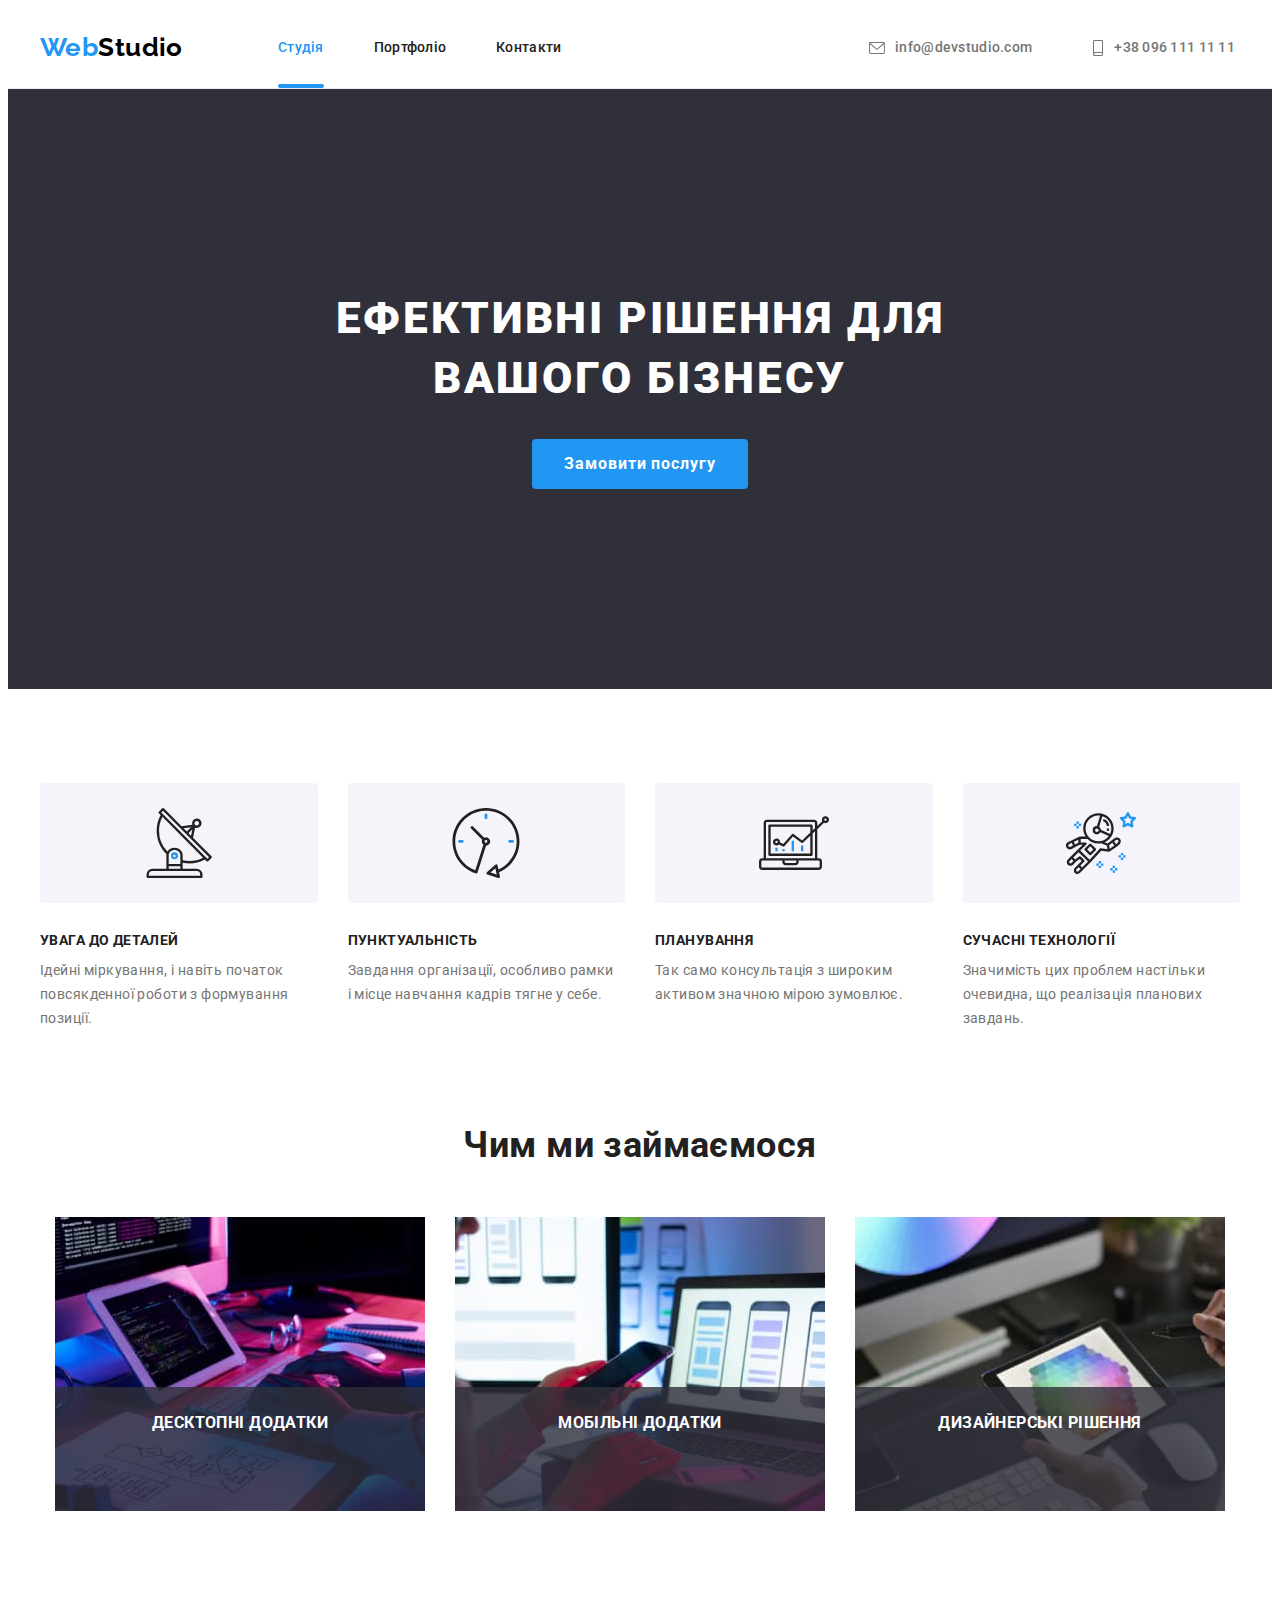
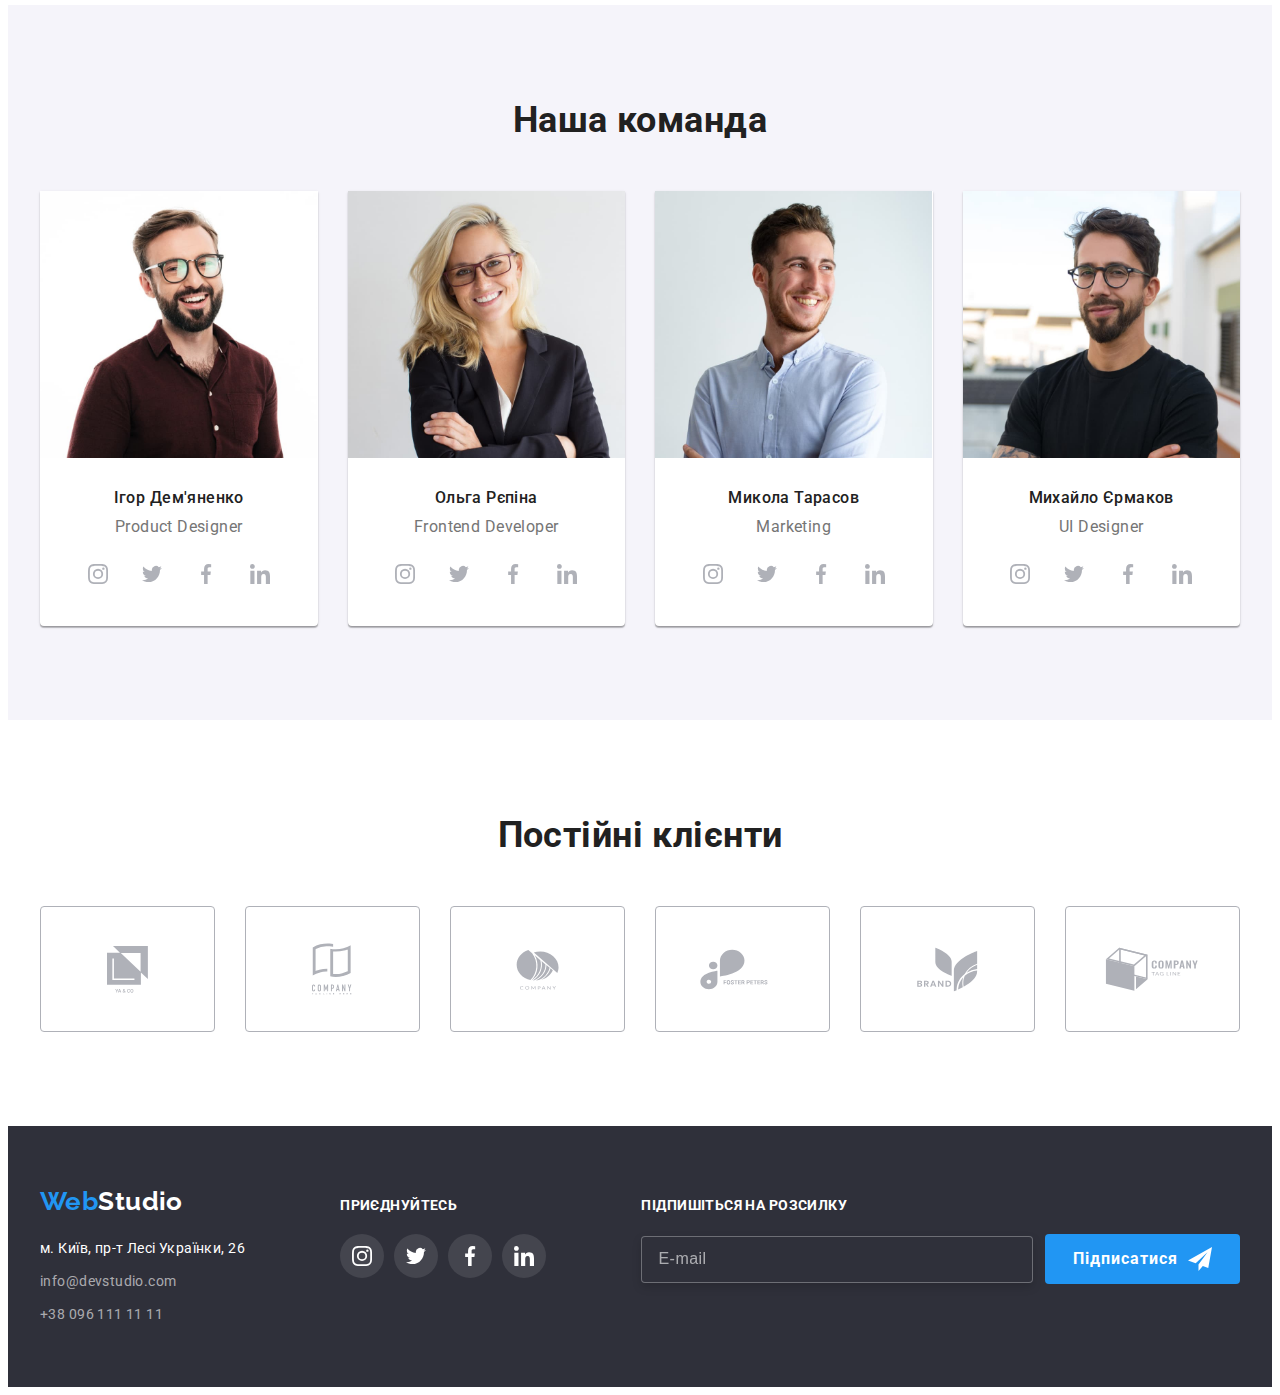
==== index.html @ e548e10f "mob-tab-desktop version" ====
<!DOCTYPE html>
<html lang="uk">
  <head>
    <meta charset="UTF-8" />
    <meta http-equiv="X-UA-Compatible" content="IE=edge" />
    <meta name="viewport" content="width=device-width, initial-scale=1.0" />
    <title>WebStudio</title>
    <link rel="preconnect" href="https://fonts.googleapis.com" />
    <link rel="preconnect" href="https://fonts.gstatic.com" crossorigin />
    <link
      href="https://fonts.googleapis.com/css2?family=Raleway:wght@700&family=Roboto:wght@400;500;700;900&display=swap"
      rel="stylesheet"
    />
    <!-- normalize -->
    <link
      rel="stylesheet"
      href="https://cdnjs.cloudflare.com/ajax/libs/modern-normalize/1.1.0/modern-normalize.min.css"
      integrity="sha512-wpPYUAdjBVSE4KJnH1VR1HeZfpl1ub8YT/NKx4PuQ5NmX2tKuGu6U/JRp5y+Y8XG2tV+wKQpNHVUX03MfMFn9Q=="
      crossorigin="anonymous"
      referrerpolicy="no-referrer"
    />
    <!-- styles -->

    <!-- <link rel="stylesheet" href="./css/styles.css" /> -->
    <link rel="stylesheet" href="./css/main.min.css" />
  </head>
  <body>
    <!--Шапка сайту-->

    <header class="header">
      <div class="container header__container">
        <nav class="navigation">
          <a class="navigation__logo logo link" lang="en" href="./index.html"
            >Web<span class="navigation__accent">Studio</span></a
          >
          <button type="button" class="menu-open-btn" data-menu-open>
            <svg class="menu-open-icon" width="24" height="16">
              <use href="./images/symbol-defs.svg#menu"></use>
            </svg>
          </button>

          <ul class="menu list">
            <li class="menu__item">
              <a
                class="menu__link link current header-nav-element"
                href="./index.html"
                >Студія</a
              >
            </li>
            <li class="menu__item">
              <a class="menu__link link" href="./portfolio.html">Портфоліо</a>
            </li>
            <li class="menu__item">
              <a class="menu__link link" href="">Контакти</a>
            </li>
          </ul>
        </nav>
        <ul class="contact list">
          <li class="contact__item">
            <a class="contact__link link" href="mailto:info@devstudio.com">
              <svg class="contact__icon" width="16" height="12">
                <use href="./images/symbol-defs.svg#icon-envelope"></use>
              </svg>
              info@devstudio.com
            </a>
          </li>
          <li class="contact__item">
            <a class="contact__link link" href="tel:+380961111111">
              <svg class="contact__icon" width="12" height="16">
                <use href="./images/symbol-defs.svg#icon-smartphone"></use>
              </svg>
              +38 096 111 11 11
            </a>
          </li>
        </ul>
      </div>
      <div class="mob-menu is-hidden" data-menu>
        <div class="container">
          <div class="menu-mob-top">
            <button type="button" data-menu-close class="menu-close-btn">
              <svg class="modal-close-icon" width="40" height="40">
                <use href="./images/symbol-defs.svg#close-black"></use>
              </svg>
            </button>
            <ul class="menu-mob-list list">
              <li class="menu-mob-item">
                <a
                  class="menu-mob-link link current header-nav-element"
                  href="./index.html"
                  >Студія</a
                >
              </li>
              <li class="menu-mob-item">
                <a class="menu-mob-link link" href="./portfolio.html"
                  >Портфоліо</a
                >
              </li>
              <li class="menu-mob-item">
                <a class="menu-mob-link link" href="">Контакти</a>
              </li>
            </ul>
          </div>

          <div class="mob-menu-bottom">
            <ul class="mob-contact list">
              <li class="mob-contact-item">
                <a class="mob-contact-tel link" href="tel:+380961111111">
                  +38 096 111 11 11
                </a>
              </li>
              <li class="mob-contact-item">
                <a
                  class="mob-contact-mail link"
                  href="mailto:info@devstudio.com"
                >
                  info@devstudio.com
                </a>
              </li>
            </ul>

            <ul class="header-mob-soc-list list">
              <li class="header-mob-soc-item">
                <a class="header-mob-soc-link link" href="">Instagram</a>
                <span class="mobile-soc-line"></span>
              </li>
              <li class="header-mob-soc-item">
                <a class="header-mob-soc-link link" href="">Twitter</a>
                <span class="mobile-soc-line"></span>
              </li>
              <li class="header-mob-soc-item">
                <a class="header-mob-soc-link link" href="">Facebook</a>
                <span class="mobile-soc-line"></span>
              </li>
              <li class="header-mob-soc-item">
                <a class="header-mob-soc-link link" href="">LinkedIn</a>
              </li>
            </ul>
          </div>
        </div>
      </div>
    </header>

    <main>
      <!--Герой-->
      <section class="hero section">
        <div class="container">
          <h1 class="hero-title">Ефективні рішення для вашого бізнесу</h1>
          <button class="hero-btn button" data-modal-open type="button">
            Замовити послугу
          </button>
        </div>
      </section>

      <!--Наші переваги-->

      <section class="benefits section">
        <div class="container">
          <h2 class="visually-hidden">НАШІ ПЕРЕВАГИ</h2>
          <ul class="benefits__list list">
            <li class="benefits__item">
              <div class="thumb">
                <svg class="benefits__icon" width="70" height="70">
                  <use href="./images/symbol-defs.svg#icon-antenna"></use>
                </svg>
              </div>
              <h3 class="benefits__title">УВАГА ДО ДЕТАЛЕЙ</h3>
              <p class="benefits__text">
                Ідейні міркування, і навіть початок повсякденної роботи з
                формування позиції.
              </p>
            </li>
            <li class="benefits__item">
              <div class="thumb">
                <svg class="benefits__icon" width="70" height="70">
                  <use href="./images/symbol-defs.svg#icon-clock"></use>
                </svg>
              </div>
              <h3 class="benefits__title">ПУНКТУАЛЬНІСТЬ</h3>
              <p class="benefits__text">
                Завдання організації, особливо рамки і місце навчання кадрів
                тягне у себе.
              </p>
            </li>
            <li class="benefits__item">
              <div class="thumb">
                <svg class="benefits__icon" width="70" height="70">
                  <use href="./images/symbol-defs.svg#icon-diagram"></use>
                </svg>
              </div>
              <h3 class="benefits__title">ПЛАНУВАННЯ</h3>
              <p class="benefits__text">
                Так само консультація з широким активом значною мірою зумовлює.
              </p>
            </li>
            <li class="benefits__item">
              <div class="thumb">
                <svg class="benefits__icon" width="70" height="70">
                  <use href="./images/symbol-defs.svg#icon-astronaut"></use>
                </svg>
              </div>
              <h3 class="benefits__title">СУЧАСНІ ТЕХНОЛОГІЇ</h3>
              <p class="benefits__text">
                Значимість цих проблем настільки очевидна, що реалізація
                планових завдань.
              </p>
            </li>
          </ul>
        </div>
      </section>

      <!--Чим ми займаємося-->

      <section class="activity section">
        <div class="container">
          <h2 class="section__title">Чим ми займаємося</h2>
          <ul class="activity list">
            <li>
              <div class="wrap">
                <img
                  srcset="./images/box1.jpg 1x ./images/box-1-2x.jpg 2x"
                  src="./images/box1.jpg"
                  alt="процес написання коду"
                  width="370"
                />
                <h3 class="activity__subtitle">Десктопні додатки</h3>
              </div>
            </li>
            <li>
              <div class="wrap">
                <img
                  srcset="./images/box2.jpg 1x, ./images/box-2-2x.jpg 2x"
                  src="./images/box2.jpg"
                  alt="дизайн телефонного додатку"
                  width="370"
                />
                <h3 class="activity__subtitle">Мобільні додатки</h3>
              </div>
            </li>
            <li>
              <div class="wrap">
                <img
                  srcset="./images/box3.jpg 1x, ./images/box-3-2x.jpg 2x"
                  src="./images/box3.jpg"
                  alt="графічний дизайн"
                  width="370"
                />
                <h3 class="activity__subtitle">Дизайнерські рішення</h3>
              </div>
            </li>
          </ul>
        </div>
      </section>

      <!--Наша команда-->

      <section class="team section">
        <div class="container">
          <h2 class="title section__title">Наша команда</h2>
          <ul class="team__list list">
            <li class="team__item item">
              <picture>
                <source
                  srcset="./images/img.jpg 1x, ./images/img-2x.jpg 2x"
                  media="min-width: 1200px"
                />
                <source
                  srcset="./images/img-tab.jpg 1x, ./images/img-tab-2x.jpg 2x"
                  media="min-width: 768px"
                />
                <source
                  srcset="./images/img-mob.jpg 1x, ./images/img-mob-2x.jpg 2x"
                  media="max-width: 479px"
                />
                <img
                  src="./images/img.jpg"
                  alt="чоловік в окулярах з бородою"
                />
              </picture>

              <div class="content">
                <h3 class="team-subtitle">Ігор Дем'яненко</h3>
                <p class="team-text" lang="en">Product Designer</p>
                <ul class="team-soc-list list">
                  <li class="team-soc-item">
                    <a class="team-soc-link" href="">
                      <svg class="team-soc-icon" width="20" height="20">
                        <use
                          href="./images/symbol-defs.svg#icon-instagram"
                        ></use>
                      </svg>
                    </a>
                  </li>
                  <li class="team-soc-item">
                    <a class="team-soc-link link" href="">
                      <svg class="team-soc-icon" width="20" height="20">
                        <use href="./images/symbol-defs.svg#icon-twitter"></use>
                      </svg>
                    </a>
                  </li>
                  <li class="team-soc-item">
                    <a class="team-soc-link link" href="">
                      <svg class="team-soc-icon" width="20" height="20">
                        <use
                          href="./images/symbol-defs.svg#icon-facebook"
                        ></use>
                      </svg>
                    </a>
                  </li>
                  <li class="team-soc-item">
                    <a class="team-soc-link link" href="">
                      <svg class="team-soc-icon" width="20" height="20">
                        <use
                          href="./images/symbol-defs.svg#icon-linkedin"
                        ></use>
                      </svg>
                    </a>
                  </li>
                </ul>
              </div>
            </li>
            <li class="team__item item">
              <picture>
                <source
                  srcset="./images/img1.jpg 1x, ./images/img1-2x.jpg 2x"
                  media="min-width: 1200px"
                />
                <source
                  srcset="./images/img1-tab.jpg 1x, ./images/img1-tab-2x.jpg 2x"
                  media="min-width: 768px"
                />
                <source
                  srcset="./images/img1-mob.jpg 1x, ./images/img1-mob-2x.jpg 2x"
                  media="max-width: 479px"
                />
                <img src="./images/img1.jpg" alt="усміхнена блондинка" />
              </picture>

              <div class="content">
                <h3 class="team-subtitle">Ольга Рєпіна</h3>
                <p class="team-text" lang="en">Frontend Developer</p>
                <ul class="team-soc-list list">
                  <li class="team-soc-item">
                    <a class="team-soc-link link" href="">
                      <svg class="team-soc-icon" width="20" height="20">
                        <use
                          href="./images/symbol-defs.svg#icon-instagram"
                        ></use>
                      </svg>
                    </a>
                  </li>
                  <li class="team-soc-item">
                    <a class="team-soc-link link" href="">
                      <svg class="team-soc-icon" width="20" height="20">
                        <use href="./images/symbol-defs.svg#icon-twitter"></use>
                      </svg>
                    </a>
                  </li>
                  <li class="team-soc-item">
                    <a class="team-soc-link link" href="">
                      <svg class="team-soc-icon" width="20" height="20">
                        <use
                          href="./images/symbol-defs.svg#icon-facebook"
                        ></use>
                      </svg>
                    </a>
                  </li>
                  <li class="team-soc-item">
                    <a class="team-soc-link link" href="">
                      <svg class="team-soc-icon" width="20" height="20">
                        <use
                          href="./images/symbol-defs.svg#icon-linkedin"
                        ></use>
                      </svg>
                    </a>
                  </li>
                </ul>
              </div>
            </li>
            <li class="team__item item">
              <picture>
                <source
                  srcset="./images/img2.jpg 1x, ./images/img2-2x.jpg 2x"
                  media="min-width: 1200px"
                />
                <source
                  srcset="./images/img2-tab.jpg 1x, ./images/img2-tab-2x.jpg 2x"
                  media="min-width: 768px"
                />
                <source
                  srcset="./images/img2-mob.jpg 1x, ./images/img2-mob-2x.jpg 2x"
                  media="max-width: 479px"
                />
                <img src="./images/img2.jpg" alt="веселий хлопець в сорочці" />
              </picture>

              <div class="content">
                <h3 class="team-subtitle">Микола Тарасов</h3>
                <p class="team-text" lang="en">Marketing</p>
                <ul class="team-soc-list list">
                  <li class="team-soc-item">
                    <a class="team-soc-link link" href="">
                      <svg class="team-soc-icon" width="20" height="20">
                        <use
                          href="./images/symbol-defs.svg#icon-instagram"
                        ></use>
                      </svg>
                    </a>
                  </li>
                  <li class="team-soc-item">
                    <a class="team-soc-link link" href="">
                      <svg class="team-soc-icon" width="20" height="20">
                        <use href="./images/symbol-defs.svg#icon-twitter"></use>
                      </svg>
                    </a>
                  </li>
                  <li class="team-soc-item">
                    <a class="team-soc-link link" href="">
                      <svg class="team-soc-icon" width="20" height="20">
                        <use
                          href="./images/symbol-defs.svg#icon-facebook"
                        ></use>
                      </svg>
                    </a>
                  </li>
                  <li class="team-soc-item">
                    <a class="team-soc-link link" href="">
                      <svg class="team-soc-icon" width="20" height="20">
                        <use
                          href="./images/symbol-defs.svg#icon-linkedin"
                        ></use>
                      </svg>
                    </a>
                  </li>
                </ul>
              </div>
            </li>
            <li class="team__item item">
              <picture>
                <source
                  srcset="./images/img3.jpg 1x, ./images/img3-2x.jpg 2x"
                  media="min-width: 1200px"
                />
                <source
                  srcset="./images/img3-tab.jpg 1x, ./images/img3-tab-2x.jpg 2x"
                  media="min-width: 768px"
                />
                <source
                  srcset="./images/img3-mob.jpg 1x, ./images/img3-mob-2x.jpg 2x"
                  media="max-width: 479px"
                />
                <img
                  src="./images/img3.jpg"
                  alt="бородатий чоловік у футболці"
                />
              </picture>

              <div class="content">
                <h3 class="team-subtitle">Михайло Єрмаков</h3>
                <p class="team-text" lang="en">UI Designer</p>
                <ul class="team-soc-list list">
                  <li class="team-soc-item">
                    <a class="team-soc-link link" href="">
                      <svg class="team-soc-icon" width="20" height="20">
                        <use
                          href="./images/symbol-defs.svg#icon-instagram"
                        ></use>
                      </svg>
                    </a>
                  </li>
                  <li class="team-soc-item">
                    <a class="team-soc-link link" href="">
                      <svg class="team-soc-icon" width="20" height="20">
                        <use href="./images/symbol-defs.svg#icon-twitter"></use>
                      </svg>
                    </a>
                  </li>
                  <li class="team-soc-item">
                    <a class="team-soc-link link" href="">
                      <svg class="team-soc-icon" width="20" height="20">
                        <use
                          href="./images/symbol-defs.svg#icon-facebook"
                        ></use>
                      </svg>
                    </a>
                  </li>
                  <li class="team-soc-item">
                    <a class="team-soc-link link" href="">
                      <svg class="team-soc-icon" width="20" height="20">
                        <use
                          href="./images/symbol-defs.svg#icon-linkedin"
                        ></use>
                      </svg>
                    </a>
                  </li>
                </ul>
              </div>
            </li>
          </ul>
        </div>
      </section>

      <!-- ПОСТІЙНІ КЛШЄНТИ -->

      <section class="customers section">
        <div class="container">
          <h2 class="title section__title">Постійні клієнти</h2>
          <ul class="customers__list list">
            <li class="customers-item">
              <a class="customers-link link" href="">
                <svg class="customers-icon" width="41" height="47">
                  <use href="./images/symbol-defs.svg#icon-yaco"></use>
                </svg>
              </a>
            </li>
            <li class="customers-item">
              <a class="customers-link link" href="">
                <svg class="customers-icon" width="40" height="52">
                  <use href="./images/symbol-defs.svg#icon-tagline"></use>
                </svg>
              </a>
            </li>
            <li class="customers-item">
              <a class="customers-link link" href="">
                <svg class="customers-icon" width="43" height="41">
                  <use href="./images/symbol-defs.svg#icon-company"></use>
                </svg>
              </a>
            </li>
            <li class="customers-item">
              <a class="customers-link link" href="">
                <svg class="customers-icon" width="84" height="41">
                  <use href="./images/symbol-defs.svg#icon-foster"></use>
                </svg>
              </a>
            </li>
            <li class="customers-item">
              <a class="customers-link link" href="">
                <svg class="customers-icon" width="63" height="45">
                  <use href="./images/symbol-defs.svg#icon-brand"></use>
                </svg>
              </a>
            </li>
            <li class="customers-item">
              <a class="customers-link link" href="">
                <svg class="customers-icon" width="94" height="44">
                  <use
                    href="./images/symbol-defs.svg#icon-company-tagline"
                  ></use>
                </svg>
              </a>
            </li>
          </ul>
        </div>
      </section>
    </main>

    <!--Підвал-->

    <footer class="footer">
      <div class="footer-container container">
        <div class="footer-bloc">
          <a class="footer-logo link logo" lang="en" href="./index.html"
            >Web<span class="footer-accent">Studio</span></a
          >
          <address class="address">
            <ul class="footer-list list">
              <li>
                <a class="footer-link link" href=""
                  >м. Київ, пр-т Лесі Українки, 26</a
                >
              </li>
              <li class="footer-item">
                <a
                  class="footer-contact-link link"
                  href="mailto:info@devstudio.com"
                  >info@devstudio.com
                </a>
              </li>
              <li class="footer-item">
                <a class="footer-contact-link link" href="tel:+380961111111"
                  >+38 096 111 11 11</a
                >
              </li>
            </ul>
          </address>
        </div>

        <div class="footer-soc-bloc">
          <h3 class="footer-title">приєднуйтесь</h3>
          <ul class="footer-soc-list list">
            <li>
              <a href="" class="footer-soc-link link">
                <svg class="footer-soc-icon" width="20" height="20">
                  <use href="./images/symbol-defs.svg#icon-instagram"></use>
                </svg>
              </a>
            </li>
            <li>
              <a href="" class="footer-soc-link link">
                <svg class="footer-soc-icon" width="20" height="20">
                  <use href="./images/symbol-defs.svg#icon-twitter"></use>
                </svg>
              </a>
            </li>
            <li>
              <a href="" class="footer-soc-link link">
                <svg class="footer-soc-icon" width="20" height="20">
                  <use href="./images/symbol-defs.svg#icon-facebook"></use>
                </svg>
              </a>
            </li>
            <li>
              <a href="" class="footer-soc-link link">
                <svg class="footer-soc-icon" width="20" height="20">
                  <use href="./images/symbol-defs.svg#icon-linkedin"></use>
                </svg>
              </a>
            </li>
          </ul>
        </div>

        <div class="footer-sign-up-bloc">
          <h3 class="footer-title">Підпишіться на розсилку</h3>
          <form>
            <div class="sign-up-wrap">
              <input
                type="email"
                name="user-email"
                class="sign-up-input"
                placeholder="E-mail"
              />
              <button type="submit" class="sign-up-btn button">
                Підписатися
                <svg class="sign-up-icon" width="24" height="24">
                  <use href="./images/symbol-defs.svg#icon-send"></use>
                </svg>
              </button>
            </div>
          </form>
        </div>
      </div>
    </footer>

    <!-- МОДАЛКА -->

    <div class="backdrop is-hidden" data-modal>
      <div class="modal">
        <button type="button" data-modal-close class="modal-btn">
          <svg class="modal-close-icone" width="18" height="18">
            <use href="./images/symbol-defs.svg#close-black"></use>
          </svg>
        </button>
        <p class="modal-title">Залиште свої дані, ми вам передзвонимо</p>
        <form>
          <div class="modal-field">
            <label for="user-name" class="modal-label">Ім'я</label>
            <div class="input-wrap">
              <input
                type="text"
                name="user-name"
                class="modal-input"
                id="user-name"
              />
              <svg class="modal-input-icon" width="18" height="18">
                <use href="./images/symbol-defs.svg#person-black"></use>
              </svg>
            </div>
          </div>
          <div class="modal-field">
            <label for="user-tel" class="modal-label">Телефон</label>
            <div class="input-wrap">
              <input
                type="tel"
                name="user-tel"
                class="modal-input"
                id="user-tel"
              />
              <svg class="modal-input-icon" width="18" height="18">
                <use href="./images/symbol-defs.svg#phone-black"></use>
              </svg>
            </div>
          </div>
          <div class="modal-field">
            <label for="user-email" class="modal-label">Пошта</label>
            <div class="input-wrap">
              <input
                type="email"
                name="user-email"
                class="modal-input"
                id="user-email"
              />
              <svg class="modal-input-icon" width="18" height="18">
                <use href="./images/symbol-defs.svg#email-black"></use>
              </svg>
            </div>
          </div>
          <div class="modal-field form-comment">
            <label for="user-text" class="modal-label">Коментар</label>
            <textarea
              name="user-text"
              id="user-text"
              class="modal-comment"
              placeholder="Введіть текст"
            ></textarea>
          </div>
          <div class="modal-field checkbox">
            <input
              type="checkbox"
              class="input-check visually-hidden"
              name="conditions"
              value="true"
              id="conditions"
            />
            <label for="conditions" class="check-text">
              <span class="check-wrap">
                <svg class="check-icon" width="16" height="15">
                  <use href="./images/symbol-defs.svg#icon-check"></use>
                </svg>
              </span>
              Погоджуюся з розсилкою та приймаю
              <a class="check-conditions link" href="">Умови договору</a></label
            >
          </div>
          <button type="submit" class="modal-button button">Відправити</button>
        </form>
      </div>
    </div>
    <script src="./js/modal.js"></script>
    <script src="./js/menu.js"></script>
  </body>
</html>
---- css/styles.css ----
/* :root {
  --main-title-color: #212121;
  --second-title-color: #ffffff;
  --main-text-color: #757575;
  --typical-lh: 1.17;
  --main-font: "Roboto", sans-serif;
  --main-background-color: #ffffff;
  --second-background-color: #2f303a;
  --main-icon-color: #afb1b8;
  --second-icon-color: #ffffff;
  --hover-color: #2196f3;
  --background-color: #f5f4fa;
  --cubic: cubic-bezier(0.4, 0, 0.2, 1);
} */

/* body {
  font-family: var(--main-font);
  background-color: var(--main-background-color);
  color: var(--main-text-color);
  letter-spacing: 0.03em;
  font-size: 14px;
} */

/* скидання маржина */

/* h1,
h2,
h3,
p {
  margin: 0;
} */

/* Скидання для зображень */
/* img {
  display: block;
  max-width: 100%;
  height: auto;
} */

/* Скидання базових стилів для списків */

/* .list {
  list-style: none;
  padding-left: 0;
  margin: 0;
} */

/* Скидання підкреслень для посилань */

/* .link {
  text-decoration: none;
} */

/* Скидання курсива для address */

/* address {
  font-style: normal;
  line-height: 1.71;
} */

/* Utilit */

/* .container {
  width: 1200px;
  margin: 0 auto;
  padding: 0 15px;
} */

/* .section {
  padding-top: 94px;
  padding-bottom: 94px;
} */

/* .button {
  font-family: inherit;
  font-weight: 700;
  font-size: 16px;
  line-height: 1.88;
  letter-spacing: 0.06em;
  color: var(--second-title-color);

  display: flex;
  align-items: center;
  text-align: center;
  cursor: pointer;
  background: #2196f3;
  border-radius: 4px;
  border: none;
  outline: transparent;
  transition: color 250ms var(--cubic);
} */

/*------------------- Header--------------- */
/* 
.header {
  border-bottom: 1px solid #ececec;
}

.header .container {
  display: flex;
  align-items: center;
}

.header-nav {
  display: flex;
}

.logo {
  font-family: "Raleway", sans-serif;
  font-style: normal;
  font-weight: 700;
  font-size: 26px;
  line-height: 1.19;
  letter-spacing: 0.03em;
  color: #2196f3;

  display: block;
}

.header-logo {
  padding: 24px 0 25px 0;
  margin-right: 93px;
}

.header-nav-list {
  display: flex;
  align-items: center;
  gap: 50px;
}

.header-contact-list {
  display: flex;
  gap: 50px;
  margin-left: auto;
}

.accent {
  color: #000000;
}

.header-nav-link {
  font-weight: 500;
  line-height: 1.14;
  letter-spacing: 0.02em;
  color: var(--main-title-color);

  display: block;
  padding: 32px 0;

  position: relative;
  transition: color 250ms var(--cubic);
}

.current {
  color: var(--hover-color);
}

.header-nav-element::after {
  content: "";
  position: absolute;

  display: block;
  bottom: 0;
  width: 100%;
  height: 4px;
  border-radius: 2px;
  background-color: var(--hover-color);
}

.contact-link {
  font-weight: 500;
  line-height: 1.14;
  letter-spacing: 0.02em;
  color: var(--main-text-color);

  display: block;
  padding: 32px 0;

  transition: color 250ms var(--cubic);
}

.header-nav-link:hover,
.header-nav-link:focus {
  color: var(--hover-color);
}

.contact-link:hover,
.contact-link:focus {
  color: var(--hover-color);
}

.nav-icon {
  margin-right: 10px;
  fill: var(--main-text-color);
}

.contact-link:hover .nav-icon,
.contact-link:focus .nav-icon {
  fill: var(--hover-color);
} */

/*-------------- Hero ------------------*/
/* 
.hero {
  background-color: var(--second-background-color);
  background-image: linear-gradient(
      rgba(47, 48, 58, 0.4),
      rgba(47, 48, 58, 0.4)
    ),
    url(../images/hero-bg.jpg);
  background-repeat: no-repeat;
  background-position: center;
  background-size: cover;

  max-width: 1600px;
  text-align: center;
  padding: 200px 0;
  margin: 0 auto;
}

.hero-title {
  font-weight: 900;
  font-size: 44px;
  line-height: 1.36;
  letter-spacing: 0.06em;
  text-transform: uppercase;
  color: var(--second-title-color);

  width: 696px;
  margin-bottom: 30px;
  margin-left: auto;
  margin-right: auto;
  text-align: center;
}

.hero-btn {
  padding: 10px 32px;
  margin: 0 auto;
}

.hero-btn:hover,
.hero-btn:focus {
  background: #188ce8;
  box-shadow: 0px 4px 4px rgba(0, 0, 0, 0.15);
} */

/* ------------------Benefits------------ */

/* .visually-hidden {
  position: absolute;
  width: 1px;
  height: 1px;
  overflow: hidden;
  border: 0;
  padding: 0;
  clip: rect(0 0 0 0);
  clip-path: inset(50%);
  margin: -1px;
  white-space: nowrap;
}

.thumb {
  border-radius: 4px;
  background-color: var(--background-color);
  margin-bottom: 30px;

  height: 120px;
  display: flex;
  justify-content: center;
  align-items: center;
}

.benefits {
  margin-left: auto;
  margin-right: auto;
}

.benefits-list {
  display: flex;
  gap: 30px;
}

.benefits-title {
  font-size: 14px;
  line-height: 1.14;
  color: var(--main-title-color);

  margin-bottom: 10px;
}
.benefits-text {
  line-height: 1.71;
  max-width: 270px;
} */

/*------------------------ Activity----------------- */
/* 
.section-title {
  font-size: 36px;
  line-height: var(--typical-lh);
  color: var(--main-title-color);
  text-align: center;
  margin-bottom: 50px;
}

.activity {
  padding-top: 0;
}

.activity-wrap {
  position: relative;
}

.activity-subtitle {
  position: absolute;

  font-weight: 700;
  line-height: 1.14;
  text-align: center;
  text-transform: uppercase;
  padding: 27px 0;

  color: var(--second-title-color);
  background-color: rgba(47, 48, 58, 0.8);

  bottom: 0;
  left: 0;
  width: 100%;
  height: 70px;
}

.activity-list {
  display: flex;
  gap: 30px;
  justify-content: center;
} */

/* ---------Team------------- */
/* 
.team {
  background: var(--background-color);
}

.team-list {
  display: flex;
  gap: 30px;
}

.team-content {
  text-align: center;
  padding: 30px 0;
}

.team-subtitle {
  font-weight: 500;
  font-size: 16px;
  line-height: 1.19;
  color: var(--main-title-color);

  margin-bottom: 10px;
}
.team-text {
  font-size: 16px;
  line-height: 1.19;

  margin-bottom: 16px;
}

.team-soc-list {
  display: flex;
  gap: 10px;
  justify-content: center;
}

.team-item {
  background: var(--main-background-color);
  box-shadow: 0px 1px 3px rgba(0, 0, 0, 0.12), 0px 1px 1px rgba(0, 0, 0, 0.14),
    0px 2px 1px rgba(0, 0, 0, 0.2);
  border-radius: 0px 0px 4px 4px;
}

.team-soc-link {
  width: 44px;
  height: 44px;
  border-radius: 50%;
  display: flex;
  align-items: center;
  justify-content: center;
  color: var(--main-icon-color);

  transition: color 250ms var(--cubic), background-color 250ms var(--cubic);
}

.team-soc-icon {
  fill: currentColor;
}

.team-soc-link:hover,
.team-soc-link:focus {
  background-color: var(--hover-color);
  color: var(--second-icon-color);
} */

/* -------------------customers---------------- */

/* .customers-list {
  display: flex;
  gap: 30px;
}

.customers-item {
  width: calc((100% - 150px) / 6);
}

.customers-link {
  display: flex;
  align-items: center;
  justify-content: center;

  fill: var(--main-icon-color);
  border: 1px solid var(--main-icon-color);
  border-radius: 4px;
  width: 170px;
  height: 92px;

  transition: border 250ms var(--cubic);
}

.customers-link:hover,
.customers-link:focus {
  border-color: var(--hover-color);
}

.customers-link:hover .customers-icon,
.customers-link:focus .customers-icon {
  fill: var(--hover-color);
} */

/* --------------------Footer------------------ */

/* .footer {
  background: var(--second-background-color);
  padding: 60px 0;
}

.footer .container {
  display: flex;
  align-items: baseline;
  justify-content: space-between;
}

.footer-logo {
  margin-bottom: 20px;
  padding: 0;
}

.footer-accent {
  color: #ffffff;
}

.footer-link {
  color: var(--second-title-color);
}

.footer-contact-link {
  color: rgba(255, 255, 255, 0.6);

  transition: color 250ms var(--cubic);
}

.footer-list .footer-item {
  margin-top: 9px;
}

.footer-contact-link:hover,
.footer-contact-link:focus {
  color: #2196f3;
}

.footer-title {
  font-weight: 700;
  font-size: 14px;
  line-height: 1.14;
  text-transform: uppercase;
  color: var(--second-title-color);

  margin-bottom: 20px;
}

.footer-soc-list {
  display: flex;
  justify-content: center;
  gap: 10px;
}

.footer-soc-link {
  display: flex;
  align-items: center;
  justify-content: center;
  width: 44px;
  height: 44px;
  border-radius: 50%;
  background-color: rgba(255, 255, 255, 0.1);
  fill: var(--second-icon-color);

  transition: background-color 250ms var(--cubic);
}

.footer-soc-link:hover,
.footer-soc-link:focus {
  background-color: var(--hover-color);
}

/* SIGN-UP */

/* .sign-up-wrap {
  display: flex;
  align-items: center;
}

.sign-up-input {
  display: inline-block;
  width: 358px;
  border-radius: 4px;
  border: 1px solid rgba(255, 255, 255, 0.3);
  filter: drop-shadow(0px 4px 4px rgba(0, 0, 0, 0.15));
  background-color: var(--second-background-color);
  color: #ffffff;
  outline: transparent;

  padding: 15px 16px;
  margin-right: 12px;
}

.sign-up-input::placeholder {
  font-style: normal;
  font-weight: 400;
  font-size: 16px;
  line-height: 1.25;

  display: flex;
  align-items: center;
  letter-spacing: 0.03em;

  color: rgba(255, 255, 255, 0.6);
}

.sign-up-btn {
  margin: 0 auto;
  padding: 10px 28px;
}

.sign-up-btn:hover,
.sign-up-btn:focus {
  background: #188ce8;
  box-shadow: 0px 4px 4px rgba(0, 0, 0, 0.15);
}

.sign-up-icon {
  margin-left: 10px;
} */

/* ------------------PORTFOLIO----------------- */

/* .project-list-button {
  display: flex;
  gap: 8px;
  margin-bottom: 50px;
  justify-content: center;
}

.project-btn {
  font-weight: 500;
  line-height: 1.62;
  letter-spacing: 0.03em;
  color: var(--main-title-color);
  background-color: var(--background-color);
  padding: 6px 22px;

  transition: color 250ms var(--cubic), background-color 250ms var(--cubic),
    box-shadow 250ms var(--cubic);
}

.project-btn:hover,
.project-btn:focus {
  color: var(--second-title-color);
  background: #2196f3;
  box-shadow: 0px 3px 1px rgba(0, 0, 0, 0.1), 0px 1px 2px rgba(0, 0, 0, 0.08),
    0px 2px 2px rgba(0, 0, 0, 0.12);
}

.project-list {
  display: flex;
  flex-wrap: wrap;
  gap: 30px;
}

.project-item {
  display: block;
  width: calc((100% - 60px) / 3);
  border: 1px solid #eeeeee;
}

.project-link:hover .project-top-text {
  transform: translateY(0);
}

.project-top-wrap {
  position: relative;
  overflow: hidden;
}

.project-top-text {
  position: absolute;

  top: 0;
  left: 0;

  height: 100%;
  background-color: rgba(33, 150, 243, 0.9);
  font-weight: 400;
  font-size: 18px;
  line-height: 1.56;
  color: #ffffff;

  padding: 63px 24px;

  transform: translateY(100%);
  transition: transform 250ms var(--cubic);
  overflow: auto;
}

.portfolio-content {
  padding: 20px 24px;
}

.project-title {
  font-size: 18px;
  line-height: 2;
  letter-spacing: 0.06em;
  color: var(--main-title-color);
  margin-bottom: 4px;
}

.project-text {
  font-size: 16px;
  line-height: 1.87;
  color: var(--main-text-color);
}

.project-link {
  display: block;

  transition: box-shadow 250ms var(--cubic);
}

.project-link:hover,
.project-link:focus {
  box-shadow: 0px 1px 1px rgba(0, 0, 0, 0.12), 0px 4px 4px rgba(0, 0, 0, 0.06),
    1px 4px 6px rgba(0, 0, 0, 0.16);
} */

/* -------MODAL WINDOW------ */

/* .backdrop {
  position: fixed;
  top: 0;
  width: 100%;
  height: 100%;
  background-color: rgba(0, 0, 0, 0.2);
  transition: opacity 250ms var(--cubic), visibility 250ms var(--cubic);
}

.modal {
  width: 528px;
  height: 581px;
  background-color: var(--main-background-color);
  box-shadow: 0px 1px 3px rgba(0, 0, 0, 0.12), 0px 1px 1px rgba(0, 0, 0, 0.14),
    0px 2px 1px rgba(0, 0, 0, 0.2);
  border-radius: 4px;

  position: absolute;
  top: 50%;
  left: 50%;
  transform: translate(-50%, -50%) scale(1);
  transition: transform 250ms var(--cubic);
}

.backdrop.is-hidden .modal {
  transform: translate(-50%, -50%) scale(0);
}

.modal-btn {
  position: absolute;
  right: 8px;
  top: 8px;

  width: 30px;
  height: 30px;
  border: 1px solid rgba(0, 0, 0, 0.1);
  border-radius: 50%;
  background-color: transparent;
  padding: 6px;

  display: flex;
  align-items: center;
  justify-content: center;
  cursor: pointer;
  outline: transparent;

  transition: color 250ms var(--cubic);
}

.modal-btn:hover .modal-close-icone,
.modal-btn:focus .modal-close-icone {
  fill: var(--hover-color);
}

.is-hidden {
  opacity: 0;
  visibility: hidden;
  pointer-events: none;
}

.modal {
  padding: 40px;
}

.modal-title {
  font-weight: 700;
  font-size: 20px;
  line-height: 1.15;
  text-align: center;
  color: var(--main-title-color);

  margin-bottom: 12px;
}

.modal-field {
  margin-bottom: 10px;
}

.modal-field:last-child {
  margin-bottom: 0;
}

.form-comment {
  margin-bottom: 20px;
}

.modal-label {
  display: block;
  font-weight: 400;
  font-size: 12px;
  line-height: 1.17;
  letter-spacing: 0.01em;
  margin-bottom: 4px;
}

.input-wrap {
  position: relative;
}

.modal-input {
  width: 100%;
  height: 40px;
  border: 1px solid rgba(33, 33, 33, 0.2);
  border-radius: 4px;
  padding-left: 42px;
  outline: transparent;

  transition: color 250ms var(--cubic);
}

.modal-input:focus {
  border: 1px solid var(--hover-color);
}

.modal-input:focus + .modal-input-icon {
  fill: var(--hover-color);
}

.modal-input-icon {
  position: absolute;
  top: 50%;
  transform: translateY(-50%);
  left: 12px;
}

.modal-comment {
  display: block;
  width: 100%;
  height: 120px;
  margin-top: 4px;
  border: 1px solid rgba(33, 33, 33, 0.2);
  border-radius: 4px;
  resize: none;
  padding: 11px 16px 12px 16px;
  outline: transparent;

  transition: color 250ms var(--cubic);
}

.modal-comment:focus {
  border: 1px solid var(--hover-color);
}

.check-text {
  font-weight: 400;
  line-height: 1.71;
  display: flex;
  align-items: center;
}

.check-text .check-wrap {
  width: 16px;
  height: 15px;
  border: 2px solid #212121;
  border-radius: 2px;
  display: flex;
  align-items: center;
  justify-content: center;
  margin-right: 8px;
  fill: transparent;
  transition: background-color 250ms var(--cubik), fill 250ms var(--cubik),
    border-color 250ms var(--cubik);
}

.input-check:checked + .check-text .check-wrap {
  background-color: var(--hover-color);
  border-color: transparent;
  fill: var(--second-icon-color);
}

.check-conditions {
  position: relative;
  color: var(--hover-color);
  margin-left: 8px;
}

.check-conditions::after {
  position: absolute;
  content: "";
  width: 100%;
  border-bottom: 1px solid var(--hover-color);
  top: 18px;
  left: 0;
}

.checkbox {
  display: flex;
  justify-content: center;
  margin-bottom: 30px;
}

.modal-button {
  margin: 0 auto;
  padding: 10px 52px;

  outline: transparent;
}

.modal-button:hover,
.modal-button:focus {
  background: #188ce8;
  box-shadow: 0px 4px 4px rgba(0, 0, 0, 0.15);
} */
---- css/main.min.css ----
.section{padding-top:60px;padding-bottom:60px}@media screen and (min-width: 1200px){.section{padding-top:94px;padding-bottom:94px}}.visually-hidden{position:absolute;width:1px;height:1px;overflow:hidden;border:0;padding:0;clip:rect(0 0 0 0);-webkit-clip-path:inset(50%);clip-path:inset(50%);margin:-1px;white-space:nowrap}:root{--main-title-color: #212121;--second-title-color: #ffffff;--main-text-color: #757575;--typical-lh: 1.17;--main-font: "Roboto", sans-serif;--main-background-color: #ffffff;--second-background-color: #2f303a;--main-icon-color: #afb1b8;--second-icon-color: #ffffff;--hover-color: #2196f3;--background-color: #f5f4fa;--cubic: cubic-bezier(0.4, 0, 0.2, 1);--bg-gradient: linear-gradient(rgba(47, 48, 58, 0.4), rgba(47, 48, 58, 0.4))}h1,h2,h3,p{margin:0}img{display:block;max-width:100%;height:auto}.list{list-style:none;padding-left:0;margin:0}.link{text-decoration:none}address{font-style:normal;line-height:1.71}body{font-family:var(--main-font);background-color:var(--main-background-color);color:var(--main-text-color);letter-spacing:.03em;font-size:14px}.container{width:100%;margin:0 auto;padding:0 15px}@media screen and (min-width: 480px){.container{width:480px}}@media screen and (min-width: 768px){.container{width:768px}}@media screen and (min-width: 1200px){.container{width:1200px}}.no-scroll{overflow:hidden}.button{font-family:inherit;font-weight:700;font-size:16px;line-height:1.88;letter-spacing:.06em;color:var(--second-title-color);display:flex;align-items:center;text-align:center;cursor:pointer;background:#2196f3;border-radius:4px;border:none;outline:rgba(0,0,0,0);transition:color 250ms var(--cubic)}.backdrop{position:fixed;top:0;width:100%;height:100%;background-color:rgba(0,0,0,.2);transition:opacity 250ms var(--cubic),visibility 250ms var(--cubic)}.modal{width:95%;background-color:var(--main-background-color);box-shadow:0px 1px 3px rgba(0,0,0,.12),0px 1px 1px rgba(0,0,0,.14),0px 2px 1px rgba(0,0,0,.2);border-radius:4px;position:absolute;top:50%;left:50%;transform:translate(-50%, -50%) scale(1);transition:transform 250ms var(--cubic)}@media screen and (min-width: 480px){.modal{width:450px}}@media screen and (min-width: 1200px){.modal{width:528px}}.backdrop.is-hidden .modal{transform:translate(-50%, -50%) scale(0)}.modal-btn{position:absolute;right:8px;top:8px;width:30px;height:30px;border:1px solid rgba(0,0,0,.1);border-radius:50%;background-color:rgba(0,0,0,0);padding:6px;display:flex;align-items:center;justify-content:center;cursor:pointer;outline:rgba(0,0,0,0);transition:color 250ms var(--cubic)}.modal-btn:hover .modal-close-icone,.modal-btn:focus .modal-close-icone{fill:var(--hover-color)}.is-hidden{opacity:0;visibility:hidden;pointer-events:none}.modal{padding:40px}.modal-title{font-weight:700;font-size:20px;line-height:1.15;text-align:center;color:var(--main-title-color);margin-bottom:12px}.modal-field{margin-bottom:10px}.modal-field:last-child{margin-bottom:0}.form-comment{margin-bottom:20px}.modal-label{display:block;font-weight:400;font-size:12px;line-height:1.17;letter-spacing:.01em;margin-bottom:4px}.input-wrap{position:relative}.modal-input{width:100%;height:40px;border:1px solid rgba(33,33,33,.2);border-radius:4px;padding-left:42px;outline:rgba(0,0,0,0);transition:color 250ms var(--cubic)}.modal-input:focus{border:1px solid var(--hover-color)}.modal-input-icon{position:absolute;top:50%;transform:translateY(-50%);left:12px}.modal-input:focus+.modal-input-icon{fill:var(--hover-color)}.modal-comment{display:block;width:100%;height:120px;margin-top:4px;border:1px solid rgba(33,33,33,.2);border-radius:4px;resize:none;padding:11px 16px 12px 16px;outline:rgba(0,0,0,0);transition:color 250ms var(--cubic)}.modal-comment:focus{border:1px solid var(--hover-color)}.check-text{font-size:12px;line-height:1.17;font-weight:400;display:flex;align-items:center}@media screen and (min-width: 1200px){.check-text{font-size:14px;line-height:1.71}}.check-text .check-wrap{width:16px;height:15px;border:2px solid #212121;border-radius:2px;display:flex;align-items:center;justify-content:center;margin-right:8px;fill:rgba(0,0,0,0);transition:background-color 250ms var(--cubik),fill 250ms var(--cubik),border-color 250ms var(--cubik)}.input-check:checked+.check-text .check-wrap{background-color:var(--hover-color);border-color:rgba(0,0,0,0);fill:var(--second-icon-color)}.check-conditions{position:relative;color:var(--hover-color);margin-left:8px}@media screen and (min-width: 480px){.check-conditions::after{position:absolute;content:"";width:100%;border-bottom:1px solid var(--hover-color);top:18px;left:0}}.checkbox{display:flex;justify-content:center;margin-bottom:30px}.modal-button{margin:0 auto;padding:10px 52px;outline:rgba(0,0,0,0)}.modal-button:hover,.modal-button:focus{background:#188ce8;box-shadow:0px 4px 4px rgba(0,0,0,.15)}.header{border-bottom:1px solid #ececec}.header__container{align-items:center;width:100%;padding:0 15px;margin:0 auto}@media screen and (min-width: 768px){.header__container{display:flex;align-items:center}}@media screen and (min-width: 1200px){.header__container{display:flex;align-items:center;width:1200px}}.navigation{display:flex}.logo{font-family:"Raleway",sans-serif;font-weight:700;font-size:26px;line-height:1.19;color:#2196f3;display:block}@media screen and (max-width: 1199px){.logo{font-size:24px}}.navigation__logo{min-width:145px;padding:16px 0 16px}@media screen and (min-width: 768px){.navigation__logo{padding:26px 0 26px 0}}@media screen and (min-width: 1200px){.navigation__logo{padding:24px 0 25px 0}}@media screen and (max-width: 767px){.menu{display:none}}@media screen and (min-width: 768px){.menu{display:flex;gap:50px;margin-left:88px}}@media screen and (min-width: 1200px){.menu{display:flex;gap:50px;margin-left:93px}}@media screen and (max-width: 767px){.contact{display:none}}@media screen and (min-width: 768px){.contact{margin-left:auto}}@media screen and (min-width: 1200px){.contact{display:flex;align-items:center;justify-content:center;margin-left:auto;gap:50px}}.navigation__accent{color:#000}.menu__link{font-weight:500;line-height:1.14;letter-spacing:.02em;color:var(--main-title-color);position:relative;display:block;padding:32px 0;transition:color 250ms var(--cubic)}.menu__link:hover,.menu__link:focus{color:var(--hover-color)}.header-nav-element::after{content:" ";position:absolute;display:block;width:100%;height:4px;border-radius:2px;background-color:var(--hover-color)}@media screen and (max-width: 767px){.header-nav-element::after{display:none}}@media screen and (min-width: 768px){.header-nav-element::after{bottom:0}}@media screen and (max-width: 767px){.contact{display:none}}@media screen and (min-width: 768px){.contact{margin-left:auto}}@media screen and (min-width: 1200px){.contact{display:flex;align-items:center;justify-content:center;margin-left:auto;gap:50px}}.contact__link{color:var(--main-text-color);display:flex;align-items:center;justify-content:center;transition:color 250ms var(--cubic)}.contact__link:hover,.contact__link:focus{color:var(--hover-color)}@media screen and (min-width: 768px){.contact__link{padding:5px;font-weight:500;font-size:12px;line-height:1.1;letter-spacing:.02em;justify-content:flex-start;transition:color 250ms var(--cubik)}}@media screen and (min-width: 1200px){.contact__link{display:flex;align-items:center;justify-content:center;color:var(--main-text-color);font-weight:500;font-size:14px;line-height:1.14;letter-spacing:.02em;transition:color 250ms var(--cubik)}}.contact__icon{fill:var(--main-text-color);transition:color 250ms var(--cubik)}.contact__link:hover .contact__icon,.contact__link:focus .contact__icon{fill:var(--hover-color)}@media screen and (min-width: 768px){.contact__icon{margin-right:8px}}@media screen and (min-width: 1200px){.contact__icon{margin-right:10px}}.mob-menu{position:fixed;top:0;background-color:var(--main-background-color);width:100vw;height:100vh;z-index:1}.mob-menu>.container{height:100%;display:flex;flex-direction:column;justify-content:space-between;overflow:scroll}@media screen and (min-width: 768px){.mob-menu{display:none}}.menu-open-btn{display:block;margin-left:auto;background-color:rgba(0,0,0,0);border:none;padding:0}@media screen and (min-width: 768px){.menu-open-btn{display:none}}.menu-mob-list{margin-bottom:60px}@media screen and (max-width: 767px){.menu-mob-list{display:flex;flex-direction:column;gap:32px}}.menu-mob-link{font-weight:500;font-size:40px;line-height:1.17;letter-spacing:.02em;color:var(--main-title-color)}.menu-mob-top{position:relative;padding:40px 10px 0 10px}@media screen and (min-width: 480px){.menu-mob-top{padding:48px 15px 0 15px}}.menu-close-btn{display:flex;align-items:center;justify-content:center;position:absolute;top:10px;right:10px;border:none;background-color:rgba(0,0,0,0)}.mob-menu-bottom{padding:0 10px 40px 10px}@media screen and (min-width: 480px){.mob-menu-bottom{padding:0 15px 48px 15px}}@media screen and (max-width: 767px){.mob-contact{display:flex;flex-direction:column;gap:32px;margin-bottom:64px}}.mob-contact-tel{font-weight:500;font-size:24px;line-height:1.18;letter-spacing:.02em;color:#2196f3}@media screen and (min-width: 480px){.mob-contact-tel{font-size:34px}}.mob-contact-mail{font-weight:500;font-size:24px;line-height:1.17;letter-spacing:.02em;color:#757575}.header-mob-soc-list{display:flex;flex-wrap:wrap;justify-content:center}@media screen and (min-width: 480px){.header-mob-soc-list{display:flex;justify-content:flex-start}}.header-mob-soc-link{font-weight:500;font-size:12px;line-height:1.2;letter-spacing:.02em;color:#2196f3}@media screen and (min-width: 480px){.header-mob-soc-link{font-size:18px}}.mobile-soc-line{margin-left:10px;margin-right:10px;border:1px solid rgba(33,33,33,.2);transform:rotate(90deg)}.current{color:var(--hover-color)}.hero{background-color:var(--second-background-color);background-image:var(--bg-gradient),url(../images/hero-bg/hero-bg-mob.jpg);background-repeat:no-repeat;background-position:center;background-size:cover;display:flex;text-align:center;margin:0 auto}@media(min-device-pixel-ratio: 2),(-webkit-min-device-pixel-ratio: 2),(min-resolution: 192dpi),(min-resolution: 2dppx){.hero{background-image:var(--bg-gradient),url(../images/hero-bg/hero-bg-mob-2x.jpg)}}@media screen and (min-width: 480px){.hero{padding:118px 60px}}@media screen and (min-width: 768px){.hero{background-image:var(--bg-gradient),url(../images/hero-bg/hero-bg-tab.jpg)}}@media(min-device-pixel-ratio: 2),(-webkit-min-device-pixel-ratio: 2),(min-resolution: 192dpi),(min-resolution: 2dppx){.hero{background-image:var(--bg-gradient),url(../images/hero-bg/hero-bg-tab-2x.jpg)}}@media screen and (min-width: 1200px){.hero{padding:200px 0;max-width:1600px;background-image:var(--bg-gradient),url(../images/hero-bg/hero-bg.jpg)}}@media(min-device-pixel-ratio: 2),(-webkit-min-device-pixel-ratio: 2),(min-resolution: 192dpi),(min-resolution: 2dppx){.hero{background-image:var(--bg-gradient),url(../images/hero-bg/hero-bg-2x.jpg)}}.hero-title{font-weight:900;font-size:26;line-height:1.61;letter-spacing:.06em;text-transform:uppercase;color:var(--second-title-color);margin-bottom:30px;margin-left:auto;margin-right:auto;text-align:center}@media screen and (min-width: 480px){.hero-title{width:360px}}@media screen and (min-width: 1200px){.hero-title{font-size:44px;line-height:1.36;width:696px}}.hero-btn{padding:5px 5px;margin:0 auto}.hero-btn:hover,.hero-btn:focus{background:#188ce8;box-shadow:0px 4px 4px rgba(0,0,0,.15)}@media screen and (min-width: 480px){.hero-btn{padding:10px 24px}}@media screen and (min-width: 1200px){.hero-btn{padding:10px 32px}}.thumb{border-radius:4px;background-color:var(--background-color);margin-bottom:30px;height:120px;display:flex;justify-content:center;align-items:center}.benefits{margin-left:auto;margin-right:auto}.benefits__list{display:flex;flex-wrap:wrap;gap:30px}.benefits__item{width:100%}@media screen and (min-width: 768px){.benefits__item{width:calc((100% - 30px)/2)}}@media screen and (min-width: 1200px){.benefits__item{width:calc((100% - 90px)/4)}}.benefits__title{font-size:14px;line-height:1.14;color:var(--main-title-color);margin-bottom:10px}.benefits__text{line-height:1.71;max-width:270px}.section__title{font-size:28px;line-height:1.18;color:var(--main-title-color);text-align:center;margin-bottom:50px}@media screen and (min-width: 1200px){.section__title{font-size:36px;line-height:var(--typical-lh)}}.activity{padding-top:0}@media screen and (max-width: 1199px){.activity{position:absolute;width:1px;height:1px;overflow:hidden;border:0;padding:0;clip:rect(0 0 0 0);-webkit-clip-path:inset(50%);clip-path:inset(50%);margin:-1px;white-space:nowrap}}.wrap{position:relative}.activity__subtitle{position:absolute;font-weight:700;line-height:1.14;text-align:center;text-transform:uppercase;padding:27px 0;color:var(--second-title-color);background-color:rgba(47,48,58,.8);bottom:0;left:0;width:100%;height:70px}.activity{display:flex;gap:30px;justify-content:center}.team{background:var(--background-color)}.team__list{display:flex;flex-wrap:wrap;gap:30px}.content{text-align:center;padding:30px 0}.team-subtitle{font-weight:500;font-size:16px;line-height:1.19;color:var(--main-title-color);margin-bottom:10px}.team-text{font-size:16px;line-height:1.19;margin-bottom:16px}.team-soc-list{display:flex;gap:10px;justify-content:center}.team__item{width:100%;background:var(--main-background-color);box-shadow:0px 1px 3px rgba(0,0,0,.12),0px 1px 1px rgba(0,0,0,.14),0px 2px 1px rgba(0,0,0,.2);border-radius:0px 0px 4px 4px}@media screen and (min-width: 768px){.team__item{width:calc((100% - 30px)/2)}}@media screen and (min-width: 1200px){.team__item{width:calc((100% - 90px)/4)}}.team-soc-link{width:44px;height:44px;border-radius:50%;display:flex;align-items:center;justify-content:center;color:var(--main-icon-color);transition:color 250ms var(--cubic),background-color 250ms var(--cubic)}.team-soc-link:hover,.team-soc-link:focus{background-color:var(--hover-color);color:var(--second-icon-color)}.team-soc-icon{fill:currentColor}.customers__list{display:flex;flex-wrap:wrap;gap:30px}.customers-item{width:calc((100% - 30px)/2)}@media screen and (min-width: 1200px){.customers-item{width:calc((100% - 90px)/3)}}@media screen and (min-width: 1200px){.customers-item{width:calc((100% - 150px)/6)}}.customers-link{display:flex;align-items:center;justify-content:center;fill:var(--main-icon-color);border:1px solid var(--main-icon-color);border-radius:4px;padding:16px 32px;height:92px;transition:border 250ms var(--cubic)}.customers-link:hover,.customers-link:focus{border-color:var(--hover-color)}.customers-link:hover .customers-icon,.customers-link:focus .customers-icon{fill:var(--hover-color)}.footer{background:var(--second-background-color);padding:60px 0}.footer-container{text-align:center;align-items:baseline}@media screen and (min-width: 768px){.footer-container{display:flex;flex-wrap:wrap;padding-right:89px;padding-left:76px;text-align:center;justify-content:space-around}}@media screen and (min-width: 1200px){.footer-container{display:flex;align-items:baseline;justify-content:space-between;padding:0;text-align:inherit}}.footer-bloc{padding-bottom:60px}@media screen and (min-width: 1200px){.footer-bloc{padding-bottom:0}}.footer-logo{margin-bottom:20px;padding:0}.footer-accent{color:#fff}.footer-link{color:var(--second-title-color)}.footer-contact-link{color:rgba(255,255,255,.6);transition:color 250ms var(--cubic)}.footer-contact-link:hover,.footer-contact-link:focus{color:#2196f3}.footer-list .footer-item{margin-top:9px}.footer-title{font-weight:700;font-size:14px;line-height:1.14;text-transform:uppercase;color:var(--second-title-color);margin-bottom:20px}.footer-soc-list{display:flex;justify-content:center;gap:10px;margin-bottom:60px}@media screen and (min-width: 768px){.footer-soc-list{margin-bottom:0}}.footer-soc-link{display:flex;align-items:center;justify-content:center;width:44px;height:44px;border-radius:50%;background-color:rgba(255,255,255,.1);fill:var(--second-icon-color);transition:background-color 250ms var(--cubic)}.footer-soc-link:hover,.footer-soc-link:focus{background-color:var(--hover-color)}@media screen and (min-width: 1200px){.sign-up-wrap{display:flex;align-items:center;justify-content:baseline}}.sign-up-input{display:inline-block;width:100%;border-radius:4px;border:1px solid rgba(255,255,255,.3);filter:drop-shadow(0px 4px 4px rgba(0, 0, 0, 0.15));background-color:var(--second-background-color);color:#fff;outline:rgba(0,0,0,0);padding:15px 16px;margin-bottom:20px}@media screen and (min-width: 768px){.sign-up-input{display:flex;align-items:center;justify-content:center;width:450px;margin-right:auto;margin-left:auto}}@media screen and (min-width: 1200px){.sign-up-input{margin-right:12px;width:358px;margin-bottom:0}}.sign-up-input::-moz-placeholder{font-style:normal;font-weight:400;font-size:16px;line-height:1.25;display:flex;align-items:center;letter-spacing:.03em;color:rgba(255,255,255,.6)}.sign-up-input:-ms-input-placeholder{font-style:normal;font-weight:400;font-size:16px;line-height:1.25;display:flex;align-items:center;letter-spacing:.03em;color:rgba(255,255,255,.6)}.sign-up-input::placeholder{font-style:normal;font-weight:400;font-size:16px;line-height:1.25;display:flex;align-items:center;letter-spacing:.03em;color:rgba(255,255,255,.6)}.sign-up-btn{margin:0 auto;padding:10px 28px}.sign-up-btn:hover,.sign-up-btn:focus{background:#188ce8;box-shadow:0px 4px 4px rgba(0,0,0,.15)}.sign-up-icon{margin-left:10px}.project-list-button{display:flex;gap:8px;margin-bottom:50px;justify-content:center}.project-btn{font-weight:500;line-height:1.62;letter-spacing:.03em;color:var(--main-title-color);background-color:var(--background-color);padding:6px 22px;transition:color 250ms var(--cubic),background-color 250ms var(--cubic),box-shadow 250ms var(--cubic)}.project-btn:hover,.project-btn:focus{color:var(--second-title-color);background:#2196f3;box-shadow:0px 3px 1px rgba(0,0,0,.1),0px 1px 2px rgba(0,0,0,.08),0px 2px 2px rgba(0,0,0,.12)}.project-list{display:flex;flex-wrap:wrap;gap:30px}.project-item{display:block;width:calc((100% - 60px)/3);border:1px solid #eee}.project-top-wrap{position:relative;overflow:hidden}.project-top-text{position:absolute;top:0;left:0;height:100%;background-color:rgba(33,150,243,.9);font-weight:400;font-size:18px;line-height:1.56;color:#fff;padding:63px 24px;transform:translateY(100%);transition:transform 250ms var(--cubic);overflow:auto}.project-link:hover .project-top-text{transform:translateY(0)}.portfolio-content{padding:20px 24px}.project-title{font-size:18px;line-height:2;letter-spacing:.06em;color:var(--main-title-color);margin-bottom:4px}.project-text{font-size:16px;line-height:1.87;color:var(--main-text-color)}.project-link{display:block;transition:box-shadow 250ms var(--cubic)}.project-link:hover,.project-link:focus{box-shadow:0px 1px 1px rgba(0,0,0,.12),0px 4px 4px rgba(0,0,0,.06),1px 4px 6px rgba(0,0,0,.16)}/*# sourceMappingURL=main.min.css.map */
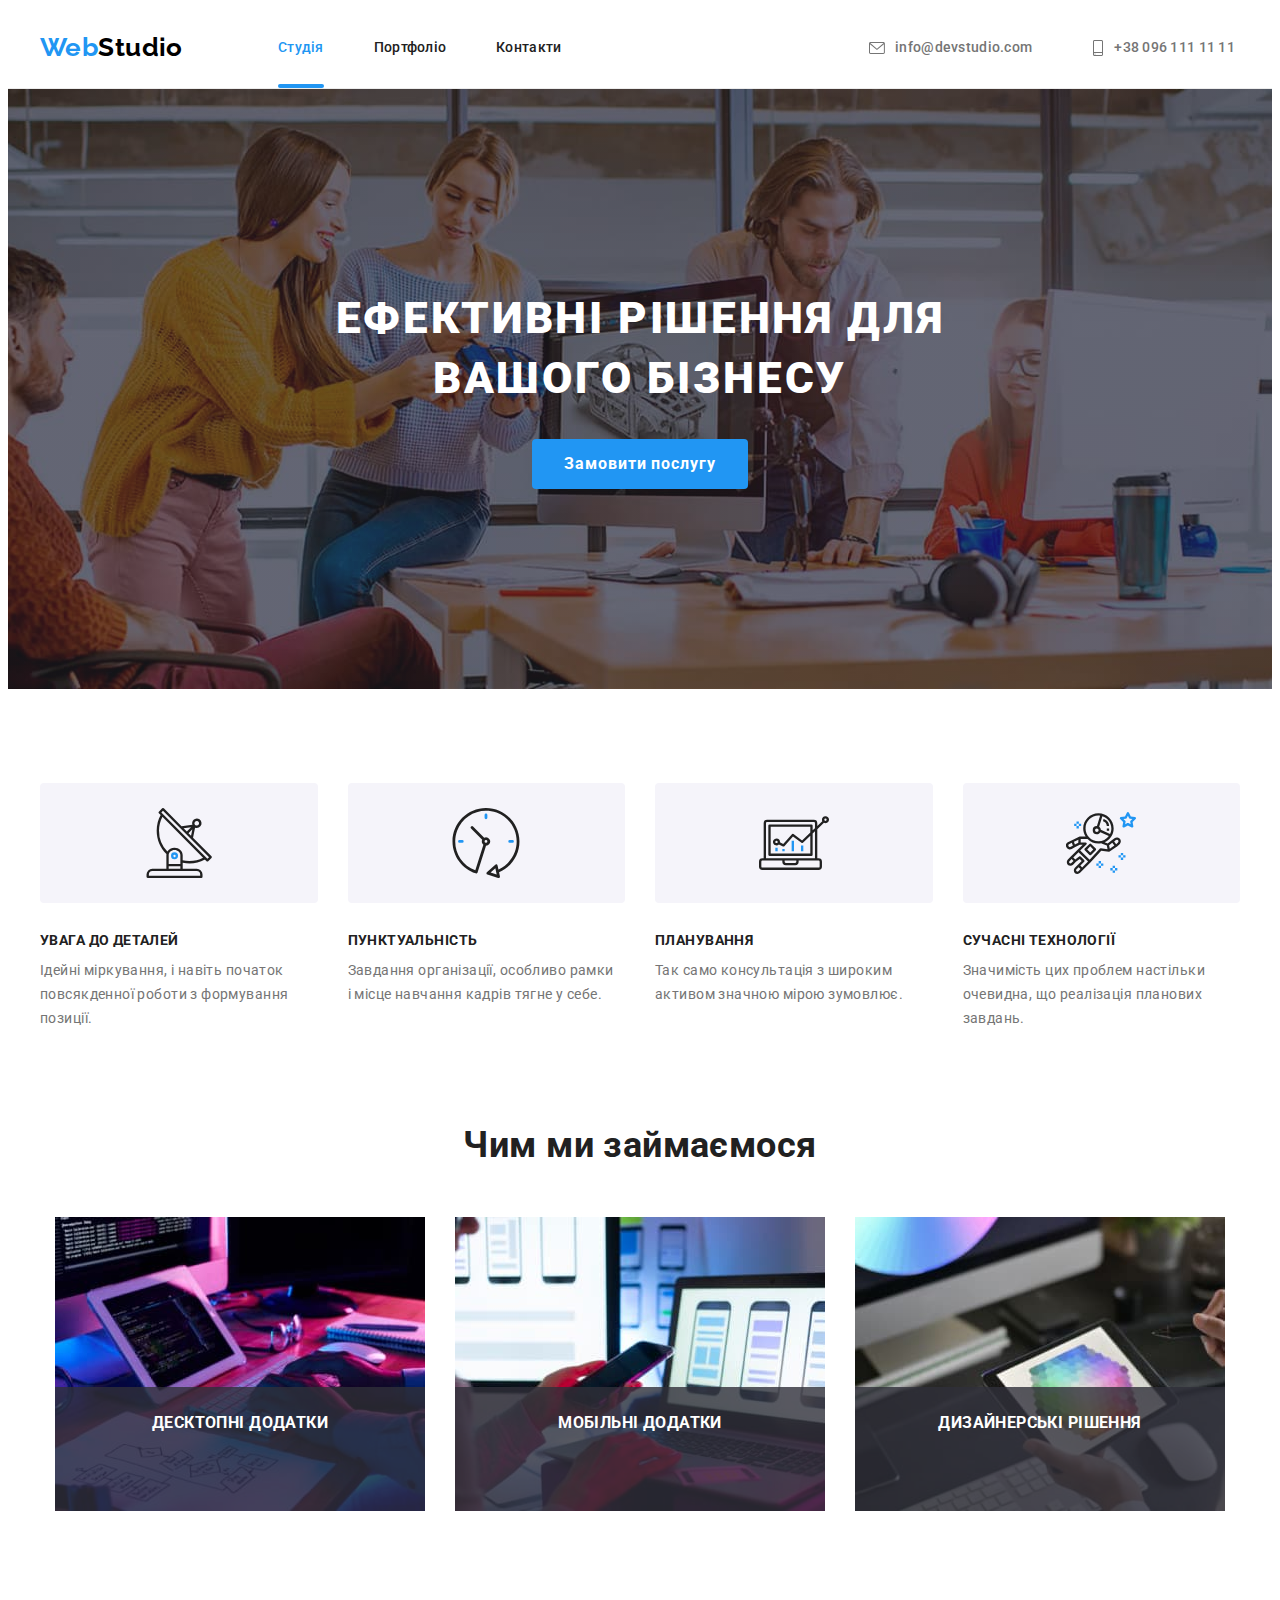
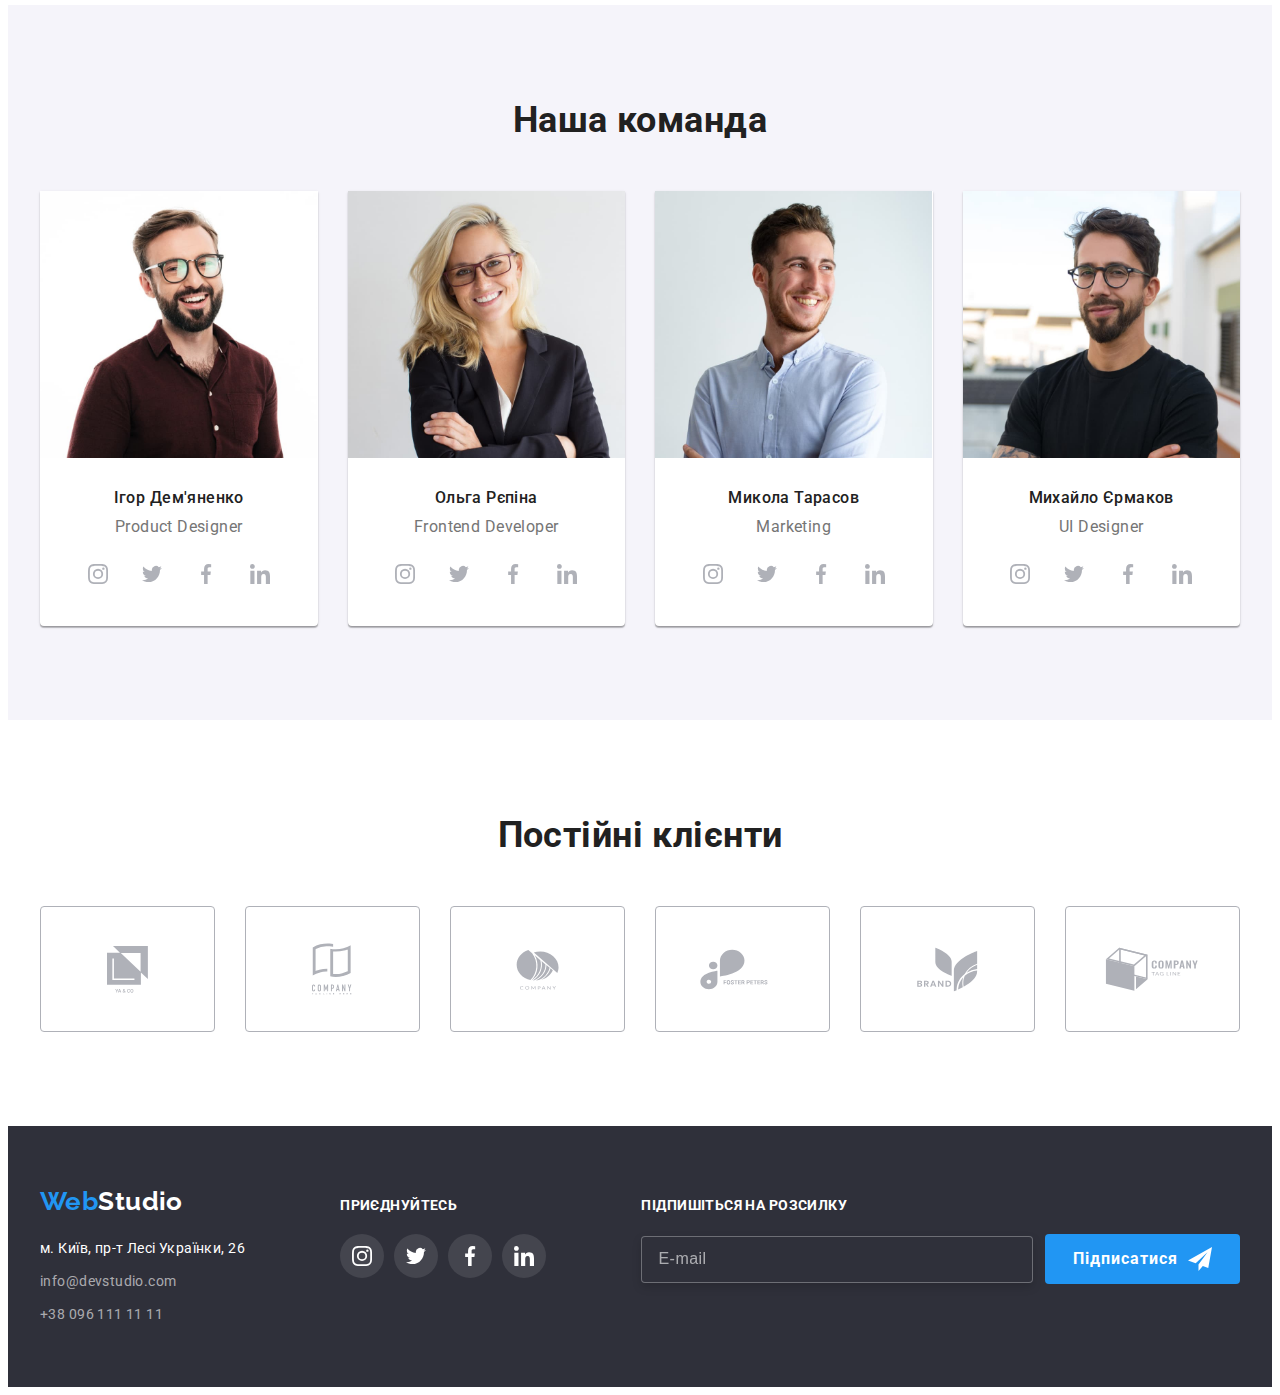
==== commit db49ed43: "edits" ====
--- a/index.html
+++ b/index.html
@@ -269,7 +269,7 @@
                 />
                 <source
                   srcset="./images/img-mob.jpg 1x, ./images/img-mob-2x.jpg 2x"
-                  media="max-width: 479px"
+                  media="max-width: 767px"
                 />
                 <img
                   src="./images/img.jpg"
@@ -330,7 +330,7 @@
                 />
                 <source
                   srcset="./images/img1-mob.jpg 1x, ./images/img1-mob-2x.jpg 2x"
-                  media="max-width: 479px"
+                  media="max-width: 767px"
                 />
                 <img src="./images/img1.jpg" alt="усміхнена блондинка" />
               </picture>
@@ -388,7 +388,7 @@
                 />
                 <source
                   srcset="./images/img2-mob.jpg 1x, ./images/img2-mob-2x.jpg 2x"
-                  media="max-width: 479px"
+                  media="max-width: 767px"
                 />
                 <img src="./images/img2.jpg" alt="веселий хлопець в сорочці" />
               </picture>
@@ -446,7 +446,7 @@
                 />
                 <source
                   srcset="./images/img3-mob.jpg 1x, ./images/img3-mob-2x.jpg 2x"
-                  media="max-width: 479px"
+                  media="max-width: 767px"
                 />
                 <img
                   src="./images/img3.jpg"
--- a/css/main.min.css
+++ b/css/main.min.css
@@ -1 +1 @@
-.section{padding-top:60px;padding-bottom:60px}@media screen and (min-width: 1200px){.section{padding-top:94px;padding-bottom:94px}}.visually-hidden{position:absolute;width:1px;height:1px;overflow:hidden;border:0;padding:0;clip:rect(0 0 0 0);-webkit-clip-path:inset(50%);clip-path:inset(50%);margin:-1px;white-space:nowrap}:root{--main-title-color: #212121;--second-title-color: #ffffff;--main-text-color: #757575;--typical-lh: 1.17;--main-font: "Roboto", sans-serif;--main-background-color: #ffffff;--second-background-color: #2f303a;--main-icon-color: #afb1b8;--second-icon-color: #ffffff;--hover-color: #2196f3;--background-color: #f5f4fa;--cubic: cubic-bezier(0.4, 0, 0.2, 1);--bg-gradient: linear-gradient(rgba(47, 48, 58, 0.4), rgba(47, 48, 58, 0.4))}h1,h2,h3,p{margin:0}img{display:block;max-width:100%;height:auto}.list{list-style:none;padding-left:0;margin:0}.link{text-decoration:none}address{font-style:normal;line-height:1.71}body{font-family:var(--main-font);background-color:var(--main-background-color);color:var(--main-text-color);letter-spacing:.03em;font-size:14px}.container{width:100%;margin:0 auto;padding:0 15px}@media screen and (min-width: 480px){.container{width:480px}}@media screen and (min-width: 768px){.container{width:768px}}@media screen and (min-width: 1200px){.container{width:1200px}}.no-scroll{overflow:hidden}.button{font-family:inherit;font-weight:700;font-size:16px;line-height:1.88;letter-spacing:.06em;color:var(--second-title-color);display:flex;align-items:center;text-align:center;cursor:pointer;background:#2196f3;border-radius:4px;border:none;outline:rgba(0,0,0,0);transition:color 250ms var(--cubic)}.backdrop{position:fixed;top:0;width:100%;height:100%;background-color:rgba(0,0,0,.2);transition:opacity 250ms var(--cubic),visibility 250ms var(--cubic)}.modal{width:95%;background-color:var(--main-background-color);box-shadow:0px 1px 3px rgba(0,0,0,.12),0px 1px 1px rgba(0,0,0,.14),0px 2px 1px rgba(0,0,0,.2);border-radius:4px;position:absolute;top:50%;left:50%;transform:translate(-50%, -50%) scale(1);transition:transform 250ms var(--cubic)}@media screen and (min-width: 480px){.modal{width:450px}}@media screen and (min-width: 1200px){.modal{width:528px}}.backdrop.is-hidden .modal{transform:translate(-50%, -50%) scale(0)}.modal-btn{position:absolute;right:8px;top:8px;width:30px;height:30px;border:1px solid rgba(0,0,0,.1);border-radius:50%;background-color:rgba(0,0,0,0);padding:6px;display:flex;align-items:center;justify-content:center;cursor:pointer;outline:rgba(0,0,0,0);transition:color 250ms var(--cubic)}.modal-btn:hover .modal-close-icone,.modal-btn:focus .modal-close-icone{fill:var(--hover-color)}.is-hidden{opacity:0;visibility:hidden;pointer-events:none}.modal{padding:40px}.modal-title{font-weight:700;font-size:20px;line-height:1.15;text-align:center;color:var(--main-title-color);margin-bottom:12px}.modal-field{margin-bottom:10px}.modal-field:last-child{margin-bottom:0}.form-comment{margin-bottom:20px}.modal-label{display:block;font-weight:400;font-size:12px;line-height:1.17;letter-spacing:.01em;margin-bottom:4px}.input-wrap{position:relative}.modal-input{width:100%;height:40px;border:1px solid rgba(33,33,33,.2);border-radius:4px;padding-left:42px;outline:rgba(0,0,0,0);transition:color 250ms var(--cubic)}.modal-input:focus{border:1px solid var(--hover-color)}.modal-input-icon{position:absolute;top:50%;transform:translateY(-50%);left:12px}.modal-input:focus+.modal-input-icon{fill:var(--hover-color)}.modal-comment{display:block;width:100%;height:120px;margin-top:4px;border:1px solid rgba(33,33,33,.2);border-radius:4px;resize:none;padding:11px 16px 12px 16px;outline:rgba(0,0,0,0);transition:color 250ms var(--cubic)}.modal-comment:focus{border:1px solid var(--hover-color)}.check-text{font-size:12px;line-height:1.17;font-weight:400;display:flex;align-items:center}@media screen and (min-width: 1200px){.check-text{font-size:14px;line-height:1.71}}.check-text .check-wrap{width:16px;height:15px;border:2px solid #212121;border-radius:2px;display:flex;align-items:center;justify-content:center;margin-right:8px;fill:rgba(0,0,0,0);transition:background-color 250ms var(--cubik),fill 250ms var(--cubik),border-color 250ms var(--cubik)}.input-check:checked+.check-text .check-wrap{background-color:var(--hover-color);border-color:rgba(0,0,0,0);fill:var(--second-icon-color)}.check-conditions{position:relative;color:var(--hover-color);margin-left:8px}@media screen and (min-width: 480px){.check-conditions::after{position:absolute;content:"";width:100%;border-bottom:1px solid var(--hover-color);top:18px;left:0}}.checkbox{display:flex;justify-content:center;margin-bottom:30px}.modal-button{margin:0 auto;padding:10px 52px;outline:rgba(0,0,0,0)}.modal-button:hover,.modal-button:focus{background:#188ce8;box-shadow:0px 4px 4px rgba(0,0,0,.15)}.header{border-bottom:1px solid #ececec}.header__container{align-items:center;width:100%;padding:0 15px;margin:0 auto}@media screen and (min-width: 768px){.header__container{display:flex;align-items:center}}@media screen and (min-width: 1200px){.header__container{display:flex;align-items:center;width:1200px}}.navigation{display:flex}.logo{font-family:"Raleway",sans-serif;font-weight:700;font-size:26px;line-height:1.19;color:#2196f3;display:block}@media screen and (max-width: 1199px){.logo{font-size:24px}}.navigation__logo{min-width:145px;padding:16px 0 16px}@media screen and (min-width: 768px){.navigation__logo{padding:26px 0 26px 0}}@media screen and (min-width: 1200px){.navigation__logo{padding:24px 0 25px 0}}@media screen and (max-width: 767px){.menu{display:none}}@media screen and (min-width: 768px){.menu{display:flex;gap:50px;margin-left:88px}}@media screen and (min-width: 1200px){.menu{display:flex;gap:50px;margin-left:93px}}@media screen and (max-width: 767px){.contact{display:none}}@media screen and (min-width: 768px){.contact{margin-left:auto}}@media screen and (min-width: 1200px){.contact{display:flex;align-items:center;justify-content:center;margin-left:auto;gap:50px}}.navigation__accent{color:#000}.menu__link{font-weight:500;line-height:1.14;letter-spacing:.02em;color:var(--main-title-color);position:relative;display:block;padding:32px 0;transition:color 250ms var(--cubic)}.menu__link:hover,.menu__link:focus{color:var(--hover-color)}.header-nav-element::after{content:" ";position:absolute;display:block;width:100%;height:4px;border-radius:2px;background-color:var(--hover-color)}@media screen and (max-width: 767px){.header-nav-element::after{display:none}}@media screen and (min-width: 768px){.header-nav-element::after{bottom:0}}@media screen and (max-width: 767px){.contact{display:none}}@media screen and (min-width: 768px){.contact{margin-left:auto}}@media screen and (min-width: 1200px){.contact{display:flex;align-items:center;justify-content:center;margin-left:auto;gap:50px}}.contact__link{color:var(--main-text-color);display:flex;align-items:center;justify-content:center;transition:color 250ms var(--cubic)}.contact__link:hover,.contact__link:focus{color:var(--hover-color)}@media screen and (min-width: 768px){.contact__link{padding:5px;font-weight:500;font-size:12px;line-height:1.1;letter-spacing:.02em;justify-content:flex-start;transition:color 250ms var(--cubik)}}@media screen and (min-width: 1200px){.contact__link{display:flex;align-items:center;justify-content:center;color:var(--main-text-color);font-weight:500;font-size:14px;line-height:1.14;letter-spacing:.02em;transition:color 250ms var(--cubik)}}.contact__icon{fill:var(--main-text-color);transition:color 250ms var(--cubik)}.contact__link:hover .contact__icon,.contact__link:focus .contact__icon{fill:var(--hover-color)}@media screen and (min-width: 768px){.contact__icon{margin-right:8px}}@media screen and (min-width: 1200px){.contact__icon{margin-right:10px}}.mob-menu{position:fixed;top:0;background-color:var(--main-background-color);width:100vw;height:100vh;z-index:1}.mob-menu>.container{height:100%;display:flex;flex-direction:column;justify-content:space-between;overflow:scroll}@media screen and (min-width: 768px){.mob-menu{display:none}}.menu-open-btn{display:block;margin-left:auto;background-color:rgba(0,0,0,0);border:none;padding:0}@media screen and (min-width: 768px){.menu-open-btn{display:none}}.menu-mob-list{margin-bottom:60px}@media screen and (max-width: 767px){.menu-mob-list{display:flex;flex-direction:column;gap:32px}}.menu-mob-link{font-weight:500;font-size:40px;line-height:1.17;letter-spacing:.02em;color:var(--main-title-color)}.menu-mob-top{position:relative;padding:40px 10px 0 10px}@media screen and (min-width: 480px){.menu-mob-top{padding:48px 15px 0 15px}}.menu-close-btn{display:flex;align-items:center;justify-content:center;position:absolute;top:10px;right:10px;border:none;background-color:rgba(0,0,0,0)}.mob-menu-bottom{padding:0 10px 40px 10px}@media screen and (min-width: 480px){.mob-menu-bottom{padding:0 15px 48px 15px}}@media screen and (max-width: 767px){.mob-contact{display:flex;flex-direction:column;gap:32px;margin-bottom:64px}}.mob-contact-tel{font-weight:500;font-size:24px;line-height:1.18;letter-spacing:.02em;color:#2196f3}@media screen and (min-width: 480px){.mob-contact-tel{font-size:34px}}.mob-contact-mail{font-weight:500;font-size:24px;line-height:1.17;letter-spacing:.02em;color:#757575}.header-mob-soc-list{display:flex;flex-wrap:wrap;justify-content:center}@media screen and (min-width: 480px){.header-mob-soc-list{display:flex;justify-content:flex-start}}.header-mob-soc-link{font-weight:500;font-size:12px;line-height:1.2;letter-spacing:.02em;color:#2196f3}@media screen and (min-width: 480px){.header-mob-soc-link{font-size:18px}}.mobile-soc-line{margin-left:10px;margin-right:10px;border:1px solid rgba(33,33,33,.2);transform:rotate(90deg)}.current{color:var(--hover-color)}.hero{background-color:var(--second-background-color);background-image:var(--bg-gradient),url(../images/hero-bg/hero-bg-mob.jpg);background-repeat:no-repeat;background-position:center;background-size:cover;display:flex;text-align:center;margin:0 auto}@media(min-device-pixel-ratio: 2),(-webkit-min-device-pixel-ratio: 2),(min-resolution: 192dpi),(min-resolution: 2dppx){.hero{background-image:var(--bg-gradient),url(../images/hero-bg/hero-bg-mob-2x.jpg)}}@media screen and (min-width: 480px){.hero{padding:118px 60px}}@media screen and (min-width: 768px){.hero{background-image:var(--bg-gradient),url(../images/hero-bg/hero-bg-tab.jpg)}}@media(min-device-pixel-ratio: 2),(-webkit-min-device-pixel-ratio: 2),(min-resolution: 192dpi),(min-resolution: 2dppx){.hero{background-image:var(--bg-gradient),url(../images/hero-bg/hero-bg-tab-2x.jpg)}}@media screen and (min-width: 1200px){.hero{padding:200px 0;max-width:1600px;background-image:var(--bg-gradient),url(../images/hero-bg/hero-bg.jpg)}}@media(min-device-pixel-ratio: 2),(-webkit-min-device-pixel-ratio: 2),(min-resolution: 192dpi),(min-resolution: 2dppx){.hero{background-image:var(--bg-gradient),url(../images/hero-bg/hero-bg-2x.jpg)}}.hero-title{font-weight:900;font-size:26;line-height:1.61;letter-spacing:.06em;text-transform:uppercase;color:var(--second-title-color);margin-bottom:30px;margin-left:auto;margin-right:auto;text-align:center}@media screen and (min-width: 480px){.hero-title{width:360px}}@media screen and (min-width: 1200px){.hero-title{font-size:44px;line-height:1.36;width:696px}}.hero-btn{padding:5px 5px;margin:0 auto}.hero-btn:hover,.hero-btn:focus{background:#188ce8;box-shadow:0px 4px 4px rgba(0,0,0,.15)}@media screen and (min-width: 480px){.hero-btn{padding:10px 24px}}@media screen and (min-width: 1200px){.hero-btn{padding:10px 32px}}.thumb{border-radius:4px;background-color:var(--background-color);margin-bottom:30px;height:120px;display:flex;justify-content:center;align-items:center}.benefits{margin-left:auto;margin-right:auto}.benefits__list{display:flex;flex-wrap:wrap;gap:30px}.benefits__item{width:100%}@media screen and (min-width: 768px){.benefits__item{width:calc((100% - 30px)/2)}}@media screen and (min-width: 1200px){.benefits__item{width:calc((100% - 90px)/4)}}.benefits__title{font-size:14px;line-height:1.14;color:var(--main-title-color);margin-bottom:10px}.benefits__text{line-height:1.71;max-width:270px}.section__title{font-size:28px;line-height:1.18;color:var(--main-title-color);text-align:center;margin-bottom:50px}@media screen and (min-width: 1200px){.section__title{font-size:36px;line-height:var(--typical-lh)}}.activity{padding-top:0}@media screen and (max-width: 1199px){.activity{position:absolute;width:1px;height:1px;overflow:hidden;border:0;padding:0;clip:rect(0 0 0 0);-webkit-clip-path:inset(50%);clip-path:inset(50%);margin:-1px;white-space:nowrap}}.wrap{position:relative}.activity__subtitle{position:absolute;font-weight:700;line-height:1.14;text-align:center;text-transform:uppercase;padding:27px 0;color:var(--second-title-color);background-color:rgba(47,48,58,.8);bottom:0;left:0;width:100%;height:70px}.activity{display:flex;gap:30px;justify-content:center}.team{background:var(--background-color)}.team__list{display:flex;flex-wrap:wrap;gap:30px}.content{text-align:center;padding:30px 0}.team-subtitle{font-weight:500;font-size:16px;line-height:1.19;color:var(--main-title-color);margin-bottom:10px}.team-text{font-size:16px;line-height:1.19;margin-bottom:16px}.team-soc-list{display:flex;gap:10px;justify-content:center}.team__item{width:100%;background:var(--main-background-color);box-shadow:0px 1px 3px rgba(0,0,0,.12),0px 1px 1px rgba(0,0,0,.14),0px 2px 1px rgba(0,0,0,.2);border-radius:0px 0px 4px 4px}@media screen and (min-width: 768px){.team__item{width:calc((100% - 30px)/2)}}@media screen and (min-width: 1200px){.team__item{width:calc((100% - 90px)/4)}}.team-soc-link{width:44px;height:44px;border-radius:50%;display:flex;align-items:center;justify-content:center;color:var(--main-icon-color);transition:color 250ms var(--cubic),background-color 250ms var(--cubic)}.team-soc-link:hover,.team-soc-link:focus{background-color:var(--hover-color);color:var(--second-icon-color)}.team-soc-icon{fill:currentColor}.customers__list{display:flex;flex-wrap:wrap;gap:30px}.customers-item{width:calc((100% - 30px)/2)}@media screen and (min-width: 1200px){.customers-item{width:calc((100% - 90px)/3)}}@media screen and (min-width: 1200px){.customers-item{width:calc((100% - 150px)/6)}}.customers-link{display:flex;align-items:center;justify-content:center;fill:var(--main-icon-color);border:1px solid var(--main-icon-color);border-radius:4px;padding:16px 32px;height:92px;transition:border 250ms var(--cubic)}.customers-link:hover,.customers-link:focus{border-color:var(--hover-color)}.customers-link:hover .customers-icon,.customers-link:focus .customers-icon{fill:var(--hover-color)}.footer{background:var(--second-background-color);padding:60px 0}.footer-container{text-align:center;align-items:baseline}@media screen and (min-width: 768px){.footer-container{display:flex;flex-wrap:wrap;padding-right:89px;padding-left:76px;text-align:center;justify-content:space-around}}@media screen and (min-width: 1200px){.footer-container{display:flex;align-items:baseline;justify-content:space-between;padding:0;text-align:inherit}}.footer-bloc{padding-bottom:60px}@media screen and (min-width: 1200px){.footer-bloc{padding-bottom:0}}.footer-logo{margin-bottom:20px;padding:0}.footer-accent{color:#fff}.footer-link{color:var(--second-title-color)}.footer-contact-link{color:rgba(255,255,255,.6);transition:color 250ms var(--cubic)}.footer-contact-link:hover,.footer-contact-link:focus{color:#2196f3}.footer-list .footer-item{margin-top:9px}.footer-title{font-weight:700;font-size:14px;line-height:1.14;text-transform:uppercase;color:var(--second-title-color);margin-bottom:20px}.footer-soc-list{display:flex;justify-content:center;gap:10px;margin-bottom:60px}@media screen and (min-width: 768px){.footer-soc-list{margin-bottom:0}}.footer-soc-link{display:flex;align-items:center;justify-content:center;width:44px;height:44px;border-radius:50%;background-color:rgba(255,255,255,.1);fill:var(--second-icon-color);transition:background-color 250ms var(--cubic)}.footer-soc-link:hover,.footer-soc-link:focus{background-color:var(--hover-color)}@media screen and (min-width: 1200px){.sign-up-wrap{display:flex;align-items:center;justify-content:baseline}}.sign-up-input{display:inline-block;width:100%;border-radius:4px;border:1px solid rgba(255,255,255,.3);filter:drop-shadow(0px 4px 4px rgba(0, 0, 0, 0.15));background-color:var(--second-background-color);color:#fff;outline:rgba(0,0,0,0);padding:15px 16px;margin-bottom:20px}@media screen and (min-width: 768px){.sign-up-input{display:flex;align-items:center;justify-content:center;width:450px;margin-right:auto;margin-left:auto}}@media screen and (min-width: 1200px){.sign-up-input{margin-right:12px;width:358px;margin-bottom:0}}.sign-up-input::-moz-placeholder{font-style:normal;font-weight:400;font-size:16px;line-height:1.25;display:flex;align-items:center;letter-spacing:.03em;color:rgba(255,255,255,.6)}.sign-up-input:-ms-input-placeholder{font-style:normal;font-weight:400;font-size:16px;line-height:1.25;display:flex;align-items:center;letter-spacing:.03em;color:rgba(255,255,255,.6)}.sign-up-input::placeholder{font-style:normal;font-weight:400;font-size:16px;line-height:1.25;display:flex;align-items:center;letter-spacing:.03em;color:rgba(255,255,255,.6)}.sign-up-btn{margin:0 auto;padding:10px 28px}.sign-up-btn:hover,.sign-up-btn:focus{background:#188ce8;box-shadow:0px 4px 4px rgba(0,0,0,.15)}.sign-up-icon{margin-left:10px}.project-list-button{display:flex;gap:8px;margin-bottom:50px;justify-content:center}.project-btn{font-weight:500;line-height:1.62;letter-spacing:.03em;color:var(--main-title-color);background-color:var(--background-color);padding:6px 22px;transition:color 250ms var(--cubic),background-color 250ms var(--cubic),box-shadow 250ms var(--cubic)}.project-btn:hover,.project-btn:focus{color:var(--second-title-color);background:#2196f3;box-shadow:0px 3px 1px rgba(0,0,0,.1),0px 1px 2px rgba(0,0,0,.08),0px 2px 2px rgba(0,0,0,.12)}.project-list{display:flex;flex-wrap:wrap;gap:30px}.project-item{display:block;width:calc((100% - 60px)/3);border:1px solid #eee}.project-top-wrap{position:relative;overflow:hidden}.project-top-text{position:absolute;top:0;left:0;height:100%;background-color:rgba(33,150,243,.9);font-weight:400;font-size:18px;line-height:1.56;color:#fff;padding:63px 24px;transform:translateY(100%);transition:transform 250ms var(--cubic);overflow:auto}.project-link:hover .project-top-text{transform:translateY(0)}.portfolio-content{padding:20px 24px}.project-title{font-size:18px;line-height:2;letter-spacing:.06em;color:var(--main-title-color);margin-bottom:4px}.project-text{font-size:16px;line-height:1.87;color:var(--main-text-color)}.project-link{display:block;transition:box-shadow 250ms var(--cubic)}.project-link:hover,.project-link:focus{box-shadow:0px 1px 1px rgba(0,0,0,.12),0px 4px 4px rgba(0,0,0,.06),1px 4px 6px rgba(0,0,0,.16)}/*# sourceMappingURL=main.min.css.map */+.section{padding-top:60px;padding-bottom:60px}@media screen and (min-width: 1200px){.section{padding-top:94px;padding-bottom:94px}}.visually-hidden{position:absolute;width:1px;height:1px;overflow:hidden;border:0;padding:0;clip:rect(0 0 0 0);-webkit-clip-path:inset(50%);clip-path:inset(50%);margin:-1px;white-space:nowrap}:root{--main-title-color: #212121;--second-title-color: #ffffff;--main-text-color: #757575;--typical-lh: 1.17;--main-font: "Roboto", sans-serif;--main-background-color: #ffffff;--second-background-color: #2f303a;--main-icon-color: #afb1b8;--second-icon-color: #ffffff;--hover-color: #2196f3;--background-color: #f5f4fa;--cubic: cubic-bezier(0.4, 0, 0.2, 1);--bg-gradient: linear-gradient(rgba(47, 48, 58, 0.4), rgba(47, 48, 58, 0.4))}h1,h2,h3,p{margin:0}img{display:block;max-width:100%;height:auto}.list{list-style:none;padding-left:0;margin:0}.link{text-decoration:none}address{font-style:normal;line-height:1.71}body{font-family:var(--main-font);background-color:var(--main-background-color);color:var(--main-text-color);letter-spacing:.03em;font-size:14px}.container{width:100%;margin:0 auto;padding:0 15px}@media screen and (min-width: 480px){.container{width:480px}}@media screen and (min-width: 768px){.container{width:768px}}@media screen and (min-width: 1200px){.container{width:1200px}}.no-scroll{overflow:hidden}.button{font-family:inherit;font-weight:700;font-size:16px;line-height:1.88;letter-spacing:.06em;color:var(--second-title-color);display:flex;align-items:center;text-align:center;cursor:pointer;background:#2196f3;border-radius:4px;border:none;outline:rgba(0,0,0,0);transition:color 250ms var(--cubic)}.backdrop{position:fixed;top:0;width:100%;height:100%;background-color:rgba(0,0,0,.2);transition:opacity 250ms var(--cubic),visibility 250ms var(--cubic)}.modal{width:95%;background-color:var(--main-background-color);box-shadow:0px 1px 3px rgba(0,0,0,.12),0px 1px 1px rgba(0,0,0,.14),0px 2px 1px rgba(0,0,0,.2);border-radius:4px;position:absolute;top:50%;left:50%;transform:translate(-50%, -50%) scale(1);transition:transform 250ms var(--cubic)}@media screen and (min-width: 480px){.modal{width:450px}}@media screen and (min-width: 1200px){.modal{width:528px}}.backdrop.is-hidden .modal{transform:translate(-50%, -50%) scale(0)}.modal-btn{position:absolute;right:8px;top:8px;width:30px;height:30px;border:1px solid rgba(0,0,0,.1);border-radius:50%;background-color:rgba(0,0,0,0);padding:6px;display:flex;align-items:center;justify-content:center;cursor:pointer;outline:rgba(0,0,0,0);transition:color 250ms var(--cubic)}.modal-btn:hover .modal-close-icone,.modal-btn:focus .modal-close-icone{fill:var(--hover-color)}.is-hidden{opacity:0;visibility:hidden;pointer-events:none}.modal{padding:40px}.modal-title{font-weight:700;font-size:20px;line-height:1.15;text-align:center;color:var(--main-title-color);margin-bottom:12px}.modal-field{margin-bottom:10px}.modal-field:last-child{margin-bottom:0}.form-comment{margin-bottom:20px}.modal-label{display:block;font-weight:400;font-size:12px;line-height:1.17;letter-spacing:.01em;margin-bottom:4px}.input-wrap{position:relative}.modal-input{width:100%;height:40px;border:1px solid rgba(33,33,33,.2);border-radius:4px;padding-left:42px;outline:rgba(0,0,0,0);transition:color 250ms var(--cubic)}.modal-input:focus{border:1px solid var(--hover-color)}.modal-input-icon{position:absolute;top:50%;transform:translateY(-50%);left:12px}.modal-input:focus+.modal-input-icon{fill:var(--hover-color)}.modal-comment{display:block;width:100%;height:120px;margin-top:4px;border:1px solid rgba(33,33,33,.2);border-radius:4px;resize:none;padding:11px 16px 12px 16px;outline:rgba(0,0,0,0);transition:color 250ms var(--cubic)}.modal-comment:focus{border:1px solid var(--hover-color)}.check-text{font-size:12px;line-height:1.17;font-weight:400;display:flex;align-items:center}@media screen and (min-width: 1200px){.check-text{font-size:14px;line-height:1.71}}.check-text .check-wrap{width:16px;height:15px;border:2px solid #212121;border-radius:2px;display:flex;align-items:center;justify-content:center;margin-right:8px;fill:rgba(0,0,0,0);transition:background-color 250ms var(--cubik),fill 250ms var(--cubik),border-color 250ms var(--cubik)}.input-check:checked+.check-text .check-wrap{background-color:var(--hover-color);border-color:rgba(0,0,0,0);fill:var(--second-icon-color)}.check-conditions{position:relative;color:var(--hover-color);margin-left:8px}@media screen and (min-width: 480px){.check-conditions::after{position:absolute;content:"";width:100%;border-bottom:1px solid var(--hover-color);top:18px;left:0}}.checkbox{display:flex;justify-content:center;margin-bottom:30px}.modal-button{margin:0 auto;padding:10px 52px;outline:rgba(0,0,0,0)}.modal-button:hover,.modal-button:focus{background:#188ce8;box-shadow:0px 4px 4px rgba(0,0,0,.15)}.header{border-bottom:1px solid #ececec}.header__container{align-items:center;width:100%;padding:0 15px;margin:0 auto}@media screen and (min-width: 768px){.header__container{display:flex;align-items:center}}@media screen and (min-width: 1200px){.header__container{display:flex;align-items:center;width:1200px}}.navigation{display:flex}.logo{font-family:"Raleway",sans-serif;font-weight:700;font-size:26px;line-height:1.19;color:#2196f3;display:block}@media screen and (max-width: 1199px){.logo{font-size:24px}}.navigation__logo{min-width:145px;padding:16px 0 16px}@media screen and (min-width: 768px){.navigation__logo{padding:26px 0 26px 0}}@media screen and (min-width: 1200px){.navigation__logo{padding:24px 0 25px 0}}@media screen and (max-width: 767px){.menu{display:none}}@media screen and (min-width: 768px){.menu{display:flex;gap:50px;margin-left:88px}}@media screen and (min-width: 1200px){.menu{display:flex;gap:50px;margin-left:93px}}@media screen and (max-width: 767px){.contact{display:none}}@media screen and (min-width: 768px){.contact{margin-left:auto}}@media screen and (min-width: 1200px){.contact{display:flex;align-items:center;justify-content:center;margin-left:auto;gap:50px}}.navigation__accent{color:#000}.menu__link{font-weight:500;line-height:1.14;letter-spacing:.02em;color:var(--main-title-color);position:relative;display:block;padding:32px 0;transition:color 250ms var(--cubic)}.menu__link:hover,.menu__link:focus{color:var(--hover-color)}.header-nav-element::after{content:" ";position:absolute;display:block;width:100%;height:4px;border-radius:2px;background-color:var(--hover-color)}@media screen and (max-width: 767px){.header-nav-element::after{display:none}}@media screen and (min-width: 768px){.header-nav-element::after{bottom:0}}@media screen and (max-width: 767px){.contact{display:none}}@media screen and (min-width: 768px){.contact{margin-left:auto}}@media screen and (min-width: 1200px){.contact{display:flex;align-items:center;justify-content:center;margin-left:auto;gap:50px}}.contact__link{color:var(--main-text-color);display:flex;align-items:center;justify-content:center;transition:color 250ms var(--cubic)}.contact__link:hover,.contact__link:focus{color:var(--hover-color)}@media screen and (min-width: 768px){.contact__link{padding:5px;font-weight:500;font-size:12px;line-height:1.1;letter-spacing:.02em;justify-content:flex-start;transition:color 250ms var(--cubik)}}@media screen and (min-width: 1200px){.contact__link{display:flex;align-items:center;justify-content:center;color:var(--main-text-color);font-weight:500;font-size:14px;line-height:1.14;letter-spacing:.02em;transition:color 250ms var(--cubik)}}.contact__icon{fill:var(--main-text-color);transition:color 250ms var(--cubik)}.contact__link:hover .contact__icon,.contact__link:focus .contact__icon{fill:var(--hover-color)}@media screen and (min-width: 768px){.contact__icon{margin-right:8px}}@media screen and (min-width: 1200px){.contact__icon{margin-right:10px}}.mob-menu{position:fixed;top:0;background-color:var(--main-background-color);width:100vw;height:100vh;z-index:1}.mob-menu>.container{height:100%;display:flex;flex-direction:column;justify-content:space-between;overflow:scroll}@media screen and (min-width: 768px){.mob-menu{display:none}}.menu-open-btn{display:block;margin-left:auto;background-color:rgba(0,0,0,0);border:none;padding:0}@media screen and (min-width: 768px){.menu-open-btn{display:none}}.menu-mob-list{margin-bottom:60px}@media screen and (max-width: 767px){.menu-mob-list{display:flex;flex-direction:column;gap:32px}}.menu-mob-link{font-weight:500;font-size:40px;line-height:1.17;letter-spacing:.02em;color:var(--main-title-color)}.menu-mob-top{position:relative;padding:40px 10px 0 10px}@media screen and (min-width: 480px){.menu-mob-top{padding:48px 15px 0 15px}}.menu-close-btn{display:flex;align-items:center;justify-content:center;position:absolute;top:10px;right:10px;border:none;background-color:rgba(0,0,0,0)}.mob-menu-bottom{padding:0 10px 40px 10px}@media screen and (min-width: 480px){.mob-menu-bottom{padding:0 15px 48px 15px}}@media screen and (max-width: 767px){.mob-contact{display:flex;flex-direction:column;gap:32px;margin-bottom:64px}}.mob-contact-tel{font-weight:500;font-size:24px;line-height:1.18;letter-spacing:.02em;color:#2196f3}@media screen and (min-width: 480px){.mob-contact-tel{font-size:34px}}.mob-contact-mail{font-weight:500;font-size:24px;line-height:1.17;letter-spacing:.02em;color:#757575}.header-mob-soc-list{display:flex;flex-wrap:wrap;justify-content:center}@media screen and (min-width: 480px){.header-mob-soc-list{display:flex;justify-content:flex-start}}.header-mob-soc-link{font-weight:500;font-size:12px;line-height:1.2;letter-spacing:.02em;color:#2196f3}@media screen and (min-width: 480px){.header-mob-soc-link{font-size:18px}}.mobile-soc-line{margin-left:10px;margin-right:10px;border:1px solid rgba(33,33,33,.2);transform:rotate(90deg)}.current{color:var(--hover-color)}.hero{background-color:var(--second-background-color);background-image:var(--bg-gradient),url(../images/hero-bg/hero-bg-mob.jpg);background-repeat:no-repeat;background-position:center;background-size:cover;display:flex;text-align:center;margin:0 auto}@media(min-device-pixel-ratio: 2),(-webkit-min-device-pixel-ratio: 2),(min-resolution: 192dpi),(min-resolution: 2dppx){.hero{background-image:var(--bg-gradient),url(../images/hero-bg-mob-2x.jpg)}}@media screen and (min-width: 480px){.hero{padding:118px 60px}}@media screen and (min-width: 768px){.hero{background-image:var(--bg-gradient),url(../images/hero-bg-tab.jpg)}}@media(min-device-pixel-ratio: 2),(-webkit-min-device-pixel-ratio: 2),(min-resolution: 192dpi),(min-resolution: 2dppx){.hero{background-image:var(--bg-gradient),url(../images/hero-bg-tab-2x.jpg)}}@media screen and (min-width: 1200px){.hero{padding:200px 0;max-width:1600px;background-image:var(--bg-gradient),url(../images/hero-bg.jpg)}}@media(min-device-pixel-ratio: 2),(-webkit-min-device-pixel-ratio: 2),(min-resolution: 192dpi),(min-resolution: 2dppx){.hero{background-image:var(--bg-gradient),url(../images/hero-bg-2x.jpg)}}.hero-title{font-weight:900;font-size:26;line-height:1.61;letter-spacing:.06em;text-transform:uppercase;color:var(--second-title-color);margin-bottom:30px;margin-left:auto;margin-right:auto;text-align:center}@media screen and (min-width: 480px){.hero-title{width:360px}}@media screen and (min-width: 1200px){.hero-title{font-size:44px;line-height:1.36;width:696px}}.hero-btn{padding:5px 5px;margin:0 auto}.hero-btn:hover,.hero-btn:focus{background:#188ce8;box-shadow:0px 4px 4px rgba(0,0,0,.15)}@media screen and (min-width: 480px){.hero-btn{padding:10px 24px}}@media screen and (min-width: 1200px){.hero-btn{padding:10px 32px}}.thumb{border-radius:4px;background-color:var(--background-color);margin-bottom:30px;height:120px;display:flex;justify-content:center;align-items:center}.benefits{margin-left:auto;margin-right:auto}.benefits__list{display:flex;flex-wrap:wrap;gap:30px}.benefits__item{width:100%}@media screen and (min-width: 768px){.benefits__item{width:calc((100% - 30px)/2)}}@media screen and (min-width: 1200px){.benefits__item{width:calc((100% - 90px)/4)}}.benefits__title{font-size:14px;line-height:1.14;color:var(--main-title-color);margin-bottom:10px}@media screen and (max-width: 767px){.benefits__title{text-align:center}}.benefits__text{line-height:1.71}@media screen and (min-width: 1200px){.benefits__text{max-width:270px}}.section__title{font-size:28px;line-height:1.18;color:var(--main-title-color);text-align:center;margin-bottom:50px}@media screen and (min-width: 1200px){.section__title{font-size:36px;line-height:var(--typical-lh)}}.activity{padding-top:0}@media screen and (max-width: 1199px){.activity{position:absolute;width:1px;height:1px;overflow:hidden;border:0;padding:0;clip:rect(0 0 0 0);-webkit-clip-path:inset(50%);clip-path:inset(50%);margin:-1px;white-space:nowrap}}.wrap{position:relative}.activity__subtitle{position:absolute;font-weight:700;line-height:1.14;text-align:center;text-transform:uppercase;padding:27px 0;color:var(--second-title-color);background-color:rgba(47,48,58,.8);bottom:0;left:0;width:100%;height:70px}.activity{display:flex;gap:30px;justify-content:center}.team{background:var(--background-color)}.team__list{display:flex;flex-wrap:wrap;gap:30px}.content{text-align:center;padding:30px 0}.team-subtitle{font-weight:500;font-size:16px;line-height:1.19;color:var(--main-title-color);margin-bottom:10px}.team-text{font-size:16px;line-height:1.19;margin-bottom:16px}.team-soc-list{display:flex;gap:10px;justify-content:center}.team__item{width:100%;background:var(--main-background-color);box-shadow:0px 1px 3px rgba(0,0,0,.12),0px 1px 1px rgba(0,0,0,.14),0px 2px 1px rgba(0,0,0,.2);border-radius:0px 0px 4px 4px}@media screen and (min-width: 768px){.team__item{width:calc((100% - 30px)/2)}}@media screen and (min-width: 1200px){.team__item{width:calc((100% - 90px)/4)}}.team-soc-link{width:44px;height:44px;border-radius:50%;display:flex;align-items:center;justify-content:center;color:var(--main-icon-color);transition:color 250ms var(--cubic),background-color 250ms var(--cubic)}.team-soc-link:hover,.team-soc-link:focus{background-color:var(--hover-color);color:var(--second-icon-color)}.team-soc-icon{fill:currentColor}.customers__list{display:flex;flex-wrap:wrap;gap:30px}.customers-item{width:calc((100% - 30px)/2)}@media screen and (min-width: 768px){.customers-item{width:calc((100% - 90px)/3)}}@media screen and (min-width: 1200px){.customers-item{width:calc((100% - 150px)/6)}}.customers-link{display:flex;align-items:center;justify-content:center;fill:var(--main-icon-color);border:1px solid var(--main-icon-color);border-radius:4px;padding:16px 32px;height:92px;transition:border 250ms var(--cubic)}.customers-link:hover,.customers-link:focus{border-color:var(--hover-color)}.customers-link:hover .customers-icon,.customers-link:focus .customers-icon{fill:var(--hover-color)}.footer{background:var(--second-background-color);padding:60px 0}.footer-container{text-align:center;align-items:baseline}@media screen and (min-width: 768px){.footer-container{display:flex;flex-wrap:wrap;padding-right:89px;padding-left:76px;text-align:center;justify-content:space-around}}@media screen and (min-width: 1200px){.footer-container{display:flex;align-items:baseline;justify-content:space-between;padding:0;text-align:inherit}}.footer-bloc{margin-bottom:60px}@media screen and (min-width: 1200px){.footer-bloc{margin-bottom:0}}.footer-logo{margin-bottom:20px;padding:0}.footer-accent{color:#fff}.footer-link{color:var(--second-title-color)}.footer-contact-link{color:rgba(255,255,255,.6);transition:color 250ms var(--cubic)}.footer-contact-link:hover,.footer-contact-link:focus{color:#2196f3}.footer-list .footer-item{margin-top:9px}.footer-title{font-weight:700;font-size:14px;line-height:1.14;text-transform:uppercase;color:var(--second-title-color);margin-bottom:20px}.footer-soc-bloc{margin-bottom:60px}@media screen and (min-width: 768px){.footer-soc-bloc{margin-bottom:0}}.footer-soc-list{display:flex;justify-content:center;gap:10px}.footer-soc-link{display:flex;align-items:center;justify-content:center;width:44px;height:44px;border-radius:50%;background-color:rgba(255,255,255,.1);fill:var(--second-icon-color);transition:background-color 250ms var(--cubic)}.footer-soc-link:hover,.footer-soc-link:focus{background-color:var(--hover-color)}@media screen and (min-width: 1200px){.sign-up-wrap{display:flex;align-items:center;justify-content:baseline}}.sign-up-input{display:inline-block;width:100%;border-radius:4px;border:1px solid rgba(255,255,255,.3);filter:drop-shadow(0px 4px 4px rgba(0, 0, 0, 0.15));background-color:var(--second-background-color);color:#fff;outline:rgba(0,0,0,0);padding:15px 16px;margin-bottom:20px}@media screen and (min-width: 768px){.sign-up-input{display:flex;align-items:center;justify-content:center;width:450px;margin-right:auto;margin-left:auto}}@media screen and (min-width: 1200px){.sign-up-input{margin-right:12px;width:358px;margin-bottom:0}}.sign-up-input::-moz-placeholder{font-style:normal;font-weight:400;font-size:16px;line-height:1.25;display:flex;align-items:center;letter-spacing:.03em;color:rgba(255,255,255,.6)}.sign-up-input:-ms-input-placeholder{font-style:normal;font-weight:400;font-size:16px;line-height:1.25;display:flex;align-items:center;letter-spacing:.03em;color:rgba(255,255,255,.6)}.sign-up-input::placeholder{font-style:normal;font-weight:400;font-size:16px;line-height:1.25;display:flex;align-items:center;letter-spacing:.03em;color:rgba(255,255,255,.6)}.sign-up-btn{margin:0 auto;padding:10px 28px}.sign-up-btn:hover,.sign-up-btn:focus{background:#188ce8;box-shadow:0px 4px 4px rgba(0,0,0,.15)}.sign-up-icon{margin-left:10px}.project-list-button{display:flex;gap:8px;margin-bottom:50px;justify-content:center}.project-btn{font-weight:500;line-height:1.62;letter-spacing:.03em;color:var(--main-title-color);background-color:var(--background-color);padding:6px 22px;transition:color 250ms var(--cubic),background-color 250ms var(--cubic),box-shadow 250ms var(--cubic)}.project-btn:hover,.project-btn:focus{color:var(--second-title-color);background:#2196f3;box-shadow:0px 3px 1px rgba(0,0,0,.1),0px 1px 2px rgba(0,0,0,.08),0px 2px 2px rgba(0,0,0,.12)}.project-list{display:flex;flex-wrap:wrap;gap:30px}.project-item{display:block;width:calc((100% - 60px)/3);border:1px solid #eee}.project-top-wrap{position:relative;overflow:hidden}.project-top-text{position:absolute;top:0;left:0;height:100%;background-color:rgba(33,150,243,.9);font-weight:400;font-size:18px;line-height:1.56;color:#fff;padding:63px 24px;transform:translateY(100%);transition:transform 250ms var(--cubic);overflow:auto}.project-link:hover .project-top-text{transform:translateY(0)}.portfolio-content{padding:20px 24px}.project-title{font-size:18px;line-height:2;letter-spacing:.06em;color:var(--main-title-color);margin-bottom:4px}.project-text{font-size:16px;line-height:1.87;color:var(--main-text-color)}.project-link{display:block;transition:box-shadow 250ms var(--cubic)}.project-link:hover,.project-link:focus{box-shadow:0px 1px 1px rgba(0,0,0,.12),0px 4px 4px rgba(0,0,0,.06),1px 4px 6px rgba(0,0,0,.16)}/*# sourceMappingURL=main.min.css.map */